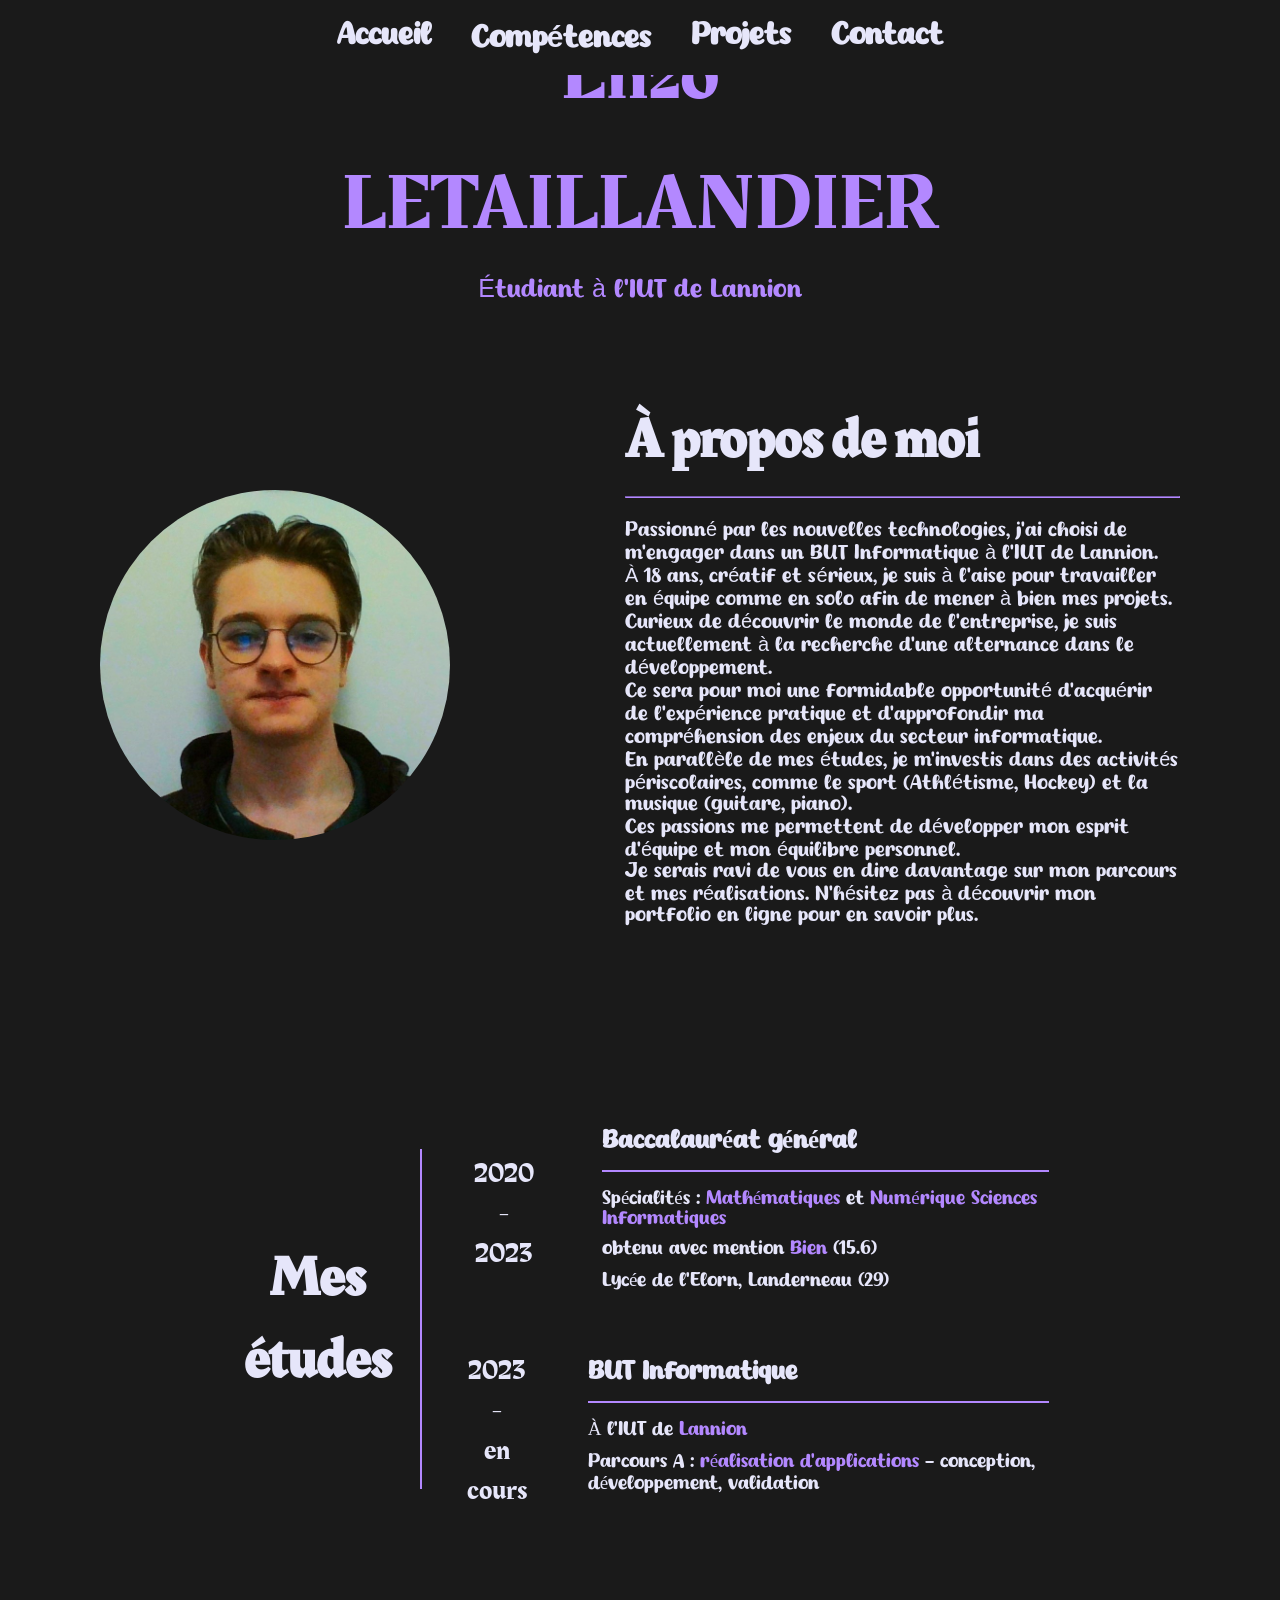
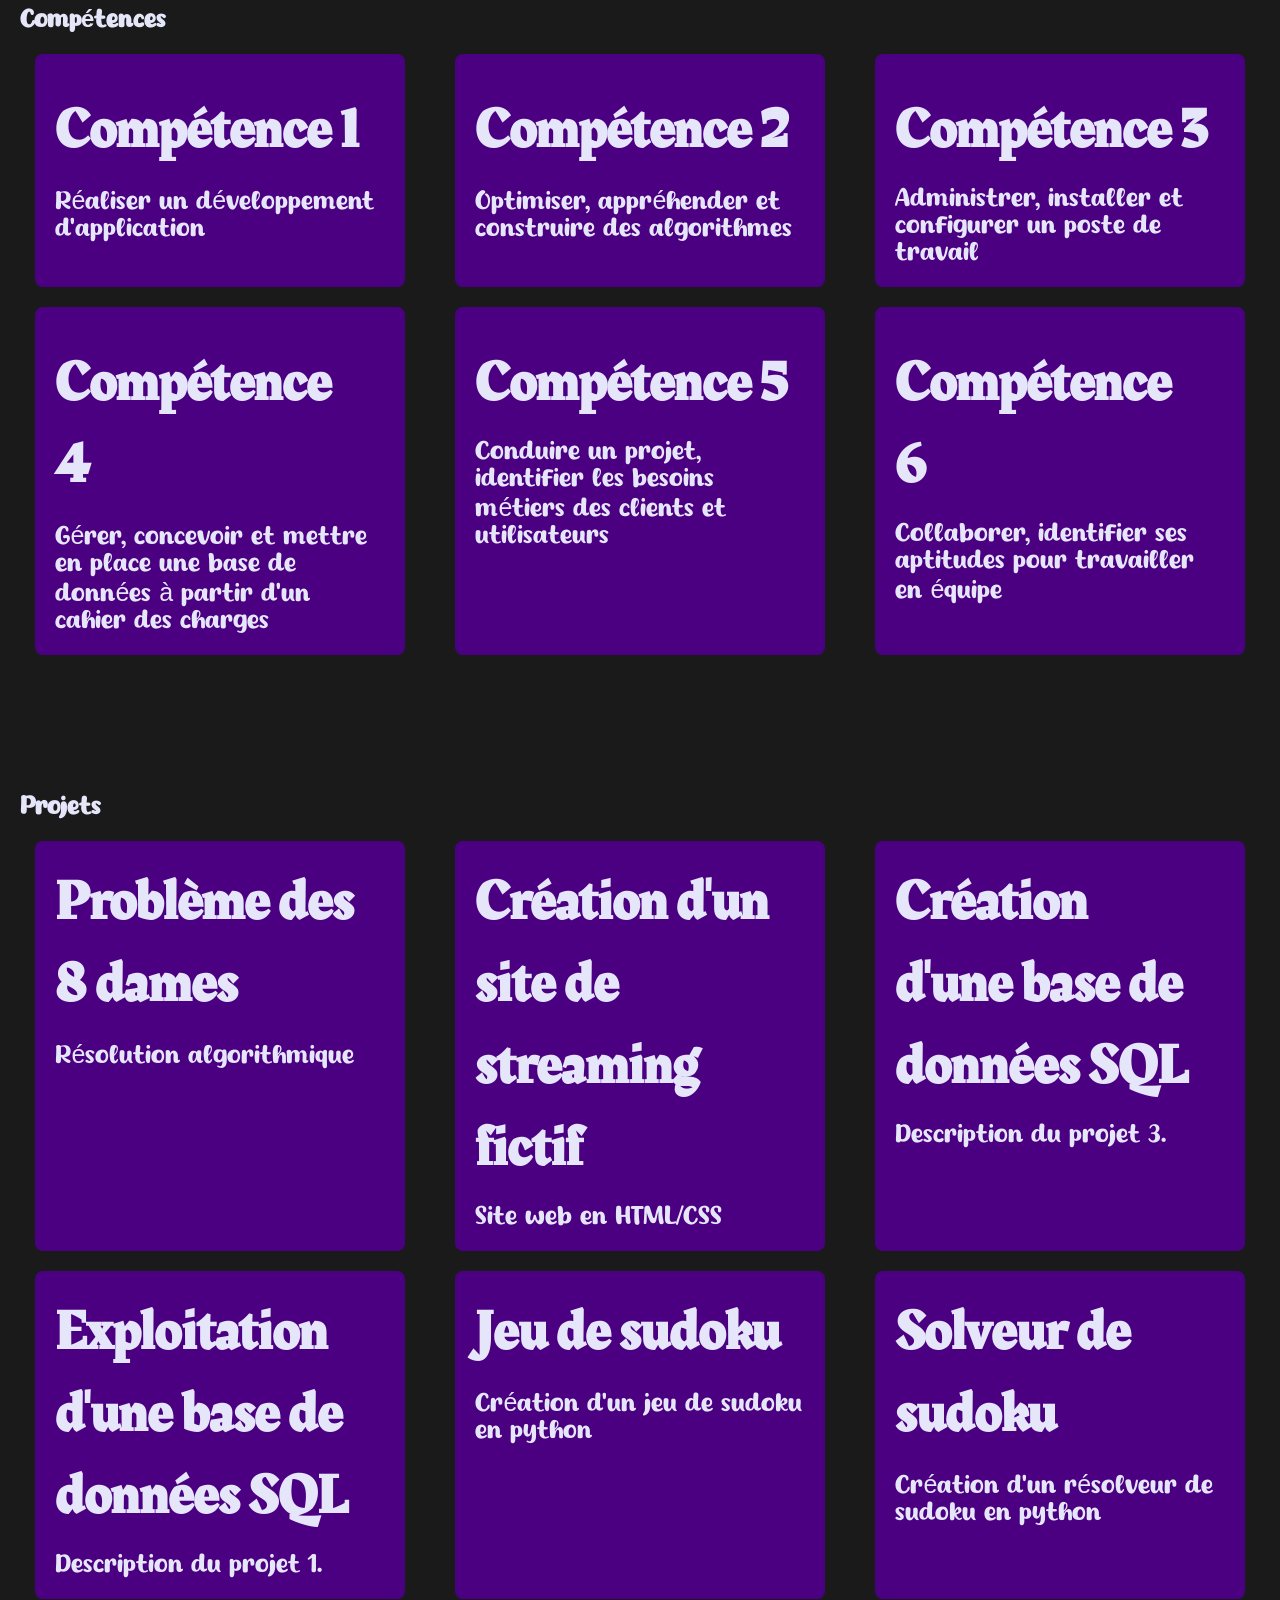
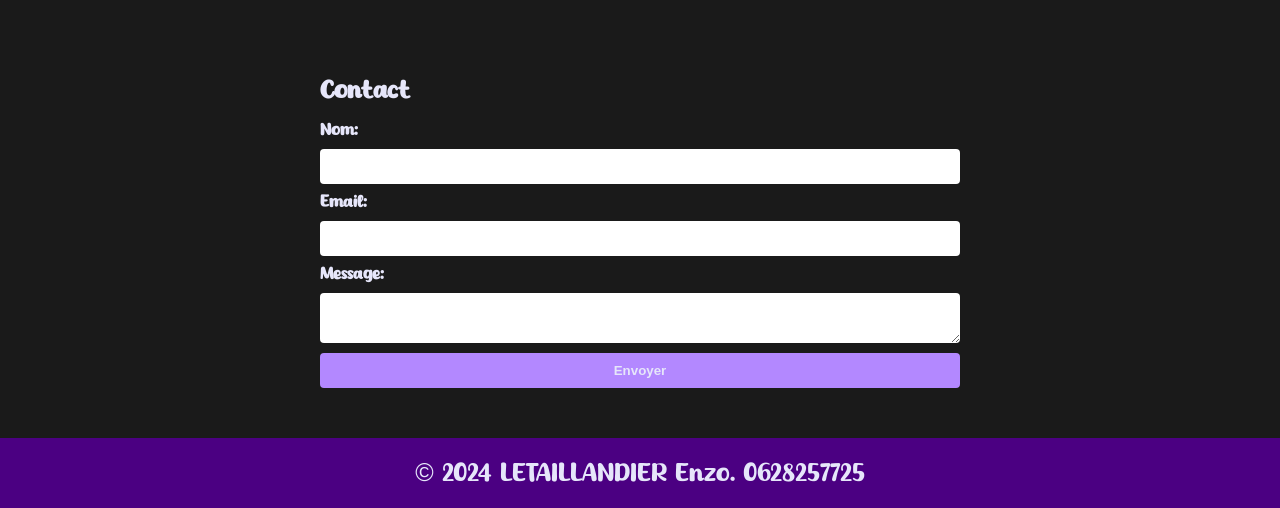
==== index.html @ f7f5af8a "Update index.html" ====
<!DOCTYPE html>
<html lang="fr">

<head>
  <meta charset="UTF-8">
  <meta name="viewport" content="width=device-width, initial-scale=1.0">
  <title>Portfolio</title>
  <link rel="stylesheet" href="style.css">
</head>

<body>
  <!-- En-tête -->
  <header>
    <nav>
      <ul>
        <li><a href="#home">Accueil</a></li>
        <li><a href="#skills">Compétences</a></li>
        <li><a href="#projects">Projets</a></li>
        <li><a href="#contact">Contact</a></li>
      </ul>
    </nav>
  </header>

  <!-- Section Héros -->
  <section id="home">
    <div id="hero_banner">
      <div id="hero_firstname">
        Enzo
      </div>
      <div id="hero_lastname">
        LETAILLANDIER
      </div>
      <div class="hero-content">
        Étudiant à l'IUT de Lannion
      </div>
      <div id="pres">
        <div id="hero_photo">
          <img src="photo.png" alt="Photo de profil">
        </div>
        <div id="txt">

          <h3>À propos de moi</h3>
          <hr>
          <p id="txtPresentation">
            Passionné par les nouvelles technologies, j'ai choisi de m'engager dans un BUT Informatique à l'IUT de
            Lannion. <br>
            À 18 ans, créatif et sérieux, je suis à l'aise pour travailler en équipe comme en solo afin de mener à bien
            mes projets. <br>
            Curieux de découvrir le monde de l'entreprise, je suis actuellement à la recherche d'une alternance dans le
            développement. <br>
            Ce sera pour moi une formidable opportunité d'acquérir de l'expérience pratique et d'approfondir ma
            compréhension des enjeux du secteur informatique.<br>
            En parallèle de mes études, je m'investis dans des activités périscolaires, comme le sport (Athlétisme,
            Hockey) et la musique (guitare, piano). <br>
            Ces passions me permettent de développer mon esprit d'équipe et mon équilibre personnel. <br>
            Je serais ravi de vous en dire davantage sur mon parcours et mes réalisations. N'hésitez pas à découvrir mon
            portfolio en ligne pour en savoir plus.

          </p>
        </div>
      </div>
    </div>
    <article id="etudes" class="article">

      <h3>Mes études</h3>
      <div id="test"></div>
      <ul>
        <li>
          <p>2020 <br> - <br> 2023</p>
          <div class="diplome">
            <h4>Baccalauréat général</h4>
            <hr>
            <h5>Spécialités : <span class="highlight">Mathématiques</span> et <span class="highlight">Numérique Sciences
                Informatiques</span></h5>
            <h5>obtenu avec mention <span class="highlight">Bien</span> (15.6)</h5>
            <h5>Lycée de l'Elorn, Landerneau (29)</h5>
          </div>
        </li>
        <li>
          <p>2023 <br> - <br> en cours</p>
          <div class="diplome">
            <h4> <a href="programme BUT info.pdf" target="_blank">BUT Informatique</a></h4>
            <hr>
            <h5>À l'<a href="https://iut-lannion.univ-rennes.fr/" target="_blank">IUT de <span
                  class="highlight">Lannion</span></a></h5>
            <h5>Parcours A : <span class="highlight">réalisation d'applications</span> - conception, développement,
              validation</h5>
          </div>
        </li>
      </ul>
    </article>
  </section>

  <!-- Section Compétences -->
  <section id="skills">
    <h2>Compétences</h2>
    <div class="skills-content">
      <a href="competence/competence1.html" target="_blank" class="skill">
        <div>
          <h3>Compétence 1</h3>
          <p>Réaliser un développement d'application</p>
        </div>
      </a>
      <a href="competence/competence2.html" target="_blank" class="skill">
        <div>
          <h3>Compétence 2</h3>
          <p>Optimiser, appréhender et construire des algorithmes</p>
        </div>
      </a>
      <a href="competence/competence3.html" target="_blank" class="skill">
        <div>
          <h3>Compétence 3</h3>
          <p>Administrer, installer et configurer un poste de travail</p>
        </div>
      </a>
    </div>
    <div class="skills-content">
      <a href="competence/competence4.html" target="_blank" class="skill">
        <div>
          <h3>Compétence 4</h3>
          <p>Gérer, concevoir et mettre en place une base de données à partir d'un cahier des charges</p>
        </div>
      </a>
      <a href="competence/competence5.html" target="_blank" class="skill">
        <div>
          <h3>Compétence 5</h3>
          <p>Conduire un projet, identifier les besoins métiers des clients et utilisateurs</p>
        </div>
      </a>
      <a href="competence/competence6.html" target="_blank" class="skill">
        <div>
          <h3>Compétence 6</h3>
          <p>Collaborer, identifier ses aptitudes pour travailler en équipe</p>
        </div>
      </a>
    </div>
  </section>

  <!-- Section Projets -->
  <section id="projects">
    <h2>Projets</h2>
    <div class="projects-content">
      <a href="projet/projet1.html" target="_blank" class="project">
        <div>
          <h3>Problème des 8 dames</h3>
          <p>Résolution algorithmique</p>
        </div>
      </a>

      <a href="projet/projet2.html" target="_blank" class="project">
        <div>
          <h3>Création d'un site de streaming fictif</h3>
          <p>Site web en HTML/CSS</p>
        </div>
      </a>

      <a href="projet/projet3.html" target="_blank" class="project">
        <div>
          <h3>Création d'une base de données SQL</h3>
          <p>Description du projet 3.</p>
        </div>
      </a>

    </div>
    <div class="projects-content">
      <a href="projet/projet4.html" target="_blank" class="project">
        <div>
          <h3>Exploitation d'une base de données SQL</h3>
          <p>Description du projet 1.</p>
        </div>
      </a>

      <a href="projet/projet5.html" target="_blank" class="project">
        <div>
          <h3>Jeu de sudoku</h3>
          <p>Création d'un jeu de sudoku en python</p>
        </div>
      </a>

      <a href="projet/projet6.html" target="_blank" class="project">
        <div>
          <h3>Solveur de sudoku</h3>
          <p>Création d'un résolveur de sudoku en python</p>
        </div>
      </a>

    </div>
  </section>

  <!-- Section Contact -->
  <section id="contact">
    <h2>Contact</h2>
    <br>
    <form action="contact.php" method="post">
      <label for="name">Nom:</label>
      <input type="text" id="name" name="name" required>

      <label for="email">Email:</label>
      <input type="email" id="email" name="email" required>

      <label for="message">Message:</label>
      <textarea id="message" name="message" required></textarea>

      <button type="submit">Envoyer</button>
    </form>
  </section>

  <!-- Pied de page -->
  <footer>
    <p>&copy; 2024 LETAILLANDIER Enzo. 0628257725</p>
  </footer>

  <script src="script.js"></script>
</body>

</html>
---- style.css ----
/* Reset de base */
* {
  margin: 0;
  padding: 0;
  box-sizing: border-box;
}

/* Font faces */
@font-face {
  font-family: "Rakkas";
  src: url("fonts/Rakkas-Regular.ttf") format("truetype");
  font-style: normal;
  font-weight: 400;
  font-display: swap;
}

@font-face {
  font-family: "Gnomon";
  src: url("fonts/Coffee\ Fills.ttf") format("truetype");
  font-style: normal;
  font-weight: 400;
  font-display: swap;
}

/* Dark mode */
:root {
  --color-background: #1a1a1a; /* Couleur de fond sombre */
  --color-font: #E6E6FA; /* Couleur du texte principal */
  --color-font-secondary: #4B0082; /* Couleur du texte secondaire */
  --color-extra: #b388ff; /* Couleur accentuée (violet) */
  --rouge1 : #D62828;
  --bleu1: #003049;
  --black : #250001;
  --white1 : #E6E6FA;
}

body {
  background-color: var(--color-background);
  color: var(--color-font);
  font-family: 'Gnomon', sans-serif;
  text-rendering: optimizeLegibility;
  -webkit-font-smoothing: antialiased;
  -moz-osx-font-smoothing: grayscale;
 
}

header {
  background-color: var(--color-background); 
  padding: 20px 0;
  position: sticky;
  top: 0;
}

header nav ul {
  list-style-type: none;
  display: flex;
  justify-content: center;
}

header nav ul li {
  margin: 0 20px;
}

header nav ul li a {
  color: var(--color-font);
  text-decoration: none;
  font-weight: bold;
  font-size: 30px;
  transition: all 0.3s ease;
}

header nav ul li a:hover {
  text-decoration: underline;
}

section {
  background-color: var(--color-background);
  color: var(--color-font);
  padding: 60px 20px;
}

#home {
  height: 80vh;
  display: flex;
  flex-direction: column;
  justify-content: center;
  align-items: center;
  margin-top: 400px ;
  margin-bottom: 350px ;
}

#hero_banner {
  text-align: center;
}

#hero_firstname,
#hero_lastname {
  font-family: 'Rakkas', cursive;
  font-size: 5rem;
  color: var(--color-extra);
  animation: fadeIn 0.5s ease;
  margin-top: 30px;
}

#hero_lastname {
  margin: 10px 0;
}

#pres{
  display: flex;
  align-items: center;
  justify-content: space-around;
  color: var(--color-extra);
  animation: fadeIn 1.5s ease 0.5s forwards;
  animation: fadeIn 1.5s;
  margin: 5em;
  margin-bottom: 25px;
}

#txt{
  text-align: left;
  flex-grow: 1;
  flex-shrink: 1;
  font-size: 35px;
  margin-left: 5em;
}

.hero-content {
  color: var(--color-extra);
  animation: fadeIn 1s ease 0.5s forwards;
  animation: fadeIn 1s;
  font-size: 25px;
}

.separator {
  width: 50px;
  height: 2px;
  background-color: var(--color-extra);
  margin: 20px auto;
  opacity: 0;
  animation: fadeIn 1s ease 1s forwards;
}

#hero_text-extra {
  opacity: 0;
  animation: fadeIn 1s ease 1.5s forwards;
}

.skills-content,
.projects-content {
  display: flex;
  gap: 20px;
  margin: 20px auto;
  justify-content: space-around;
}

.skill,
.project {
  background-color: var(--color-font-secondary);
  padding: 20px;
  border-radius: 8px;
  flex: 1 1 calc(33% - 40px);
  box-sizing: border-box;
  flex-grow: 0;
}

.project h3 {
  margin-top: 0;
}

form {
  display: flex;
  flex-direction: column;
  gap: 10px;
}

form label {
  font-weight: bold;
}

#contact{
  display: flex;
  flex-direction: column;
  padding: 0 25% 50px 25%;
}

form input,
form textarea {
  padding: 10px;
  border: none;
  border-radius: 4px;
}

form button {
  padding: 10px;
  border: none;
  border-radius: 4px;
  background-color: var(--color-extra);
  color: var(--color-font);
  font-weight: bold;
  cursor: pointer;
}

form button:hover {
  background-color: white;
}

footer {
  text-align: center;
  padding: 20px;
  background-color: var(--color-font-secondary);
}

/* Animation pour le titre principal */
@keyframes fadeIn {
  from {
    opacity: 0;
    transform: translateY(20px);
  }
  to {
    opacity: 1;
    transform: translateY(0);
  }
}

/* Ajout pour la photo */
#hero_photo {
  margin-top: 20px;
  width: 350px; /* Ajustez la largeur selon votre préférence */
  height: 350px; /* Ajustez la hauteur selon votre préférence */
  border-radius: 50%; /* Pour un effet de bord arrondi */
  overflow: hidden; /* Pour cadrer l'image dans le cercle */
  flex-grow: 0;
  flex-shrink: 0;
}

#hero_photo img {
  width: 100%;
  height: 100%;
  object-fit: cover; /* Ajuste la taille de l'image tout en conservant le ratio */
}

/* Test*/




.highlight{
  color: var(--color-extra);
  font-weight: bold;
}

p, h1, h2, h3, h4, h5, a{
  color: var(--white1);
}

a{
  text-decoration: none;
}


hr{
  border-color: var(--color-extra);
}




/*-------------------------------------------------------------------------*/
/*-------------------------------- article --------------------------------*/
/*------------------------------ me connaître -----------------------------*/

article{
  display: flex;
  margin: 100px 15%;
  padding: 25px;
  align-items: center;

  border-radius: 60px;
}

h3{
  font-family: 'Rakkas';
  color: var(--white1);
  font-size: 55px;
  margin: 15px;
  margin-left: 0px;
}

article p{
  font-family: 'Rakkas';
  font-weight: 500;
  font-size: 27px;

  margin-top: 20px;
}

/*------------------------------- etudes -------------------------------*/

article li>p{
  text-align: center;
  width: 120px;
  margin: 0;
}

article li{
  display: flex;
  align-items: center;
  margin: 50px 0px;

}

article li div{
  font-family: 'Gnomon';
  margin-left: 50px;
}

article li hr{
  margin: 15px 0px;
  border: 1px solid var(--color-extra);
}

article li h4{
  font-size: 25px;
  width: fit-content;
}

article li .highlight{
  font-weight: 450;
}

article li h5{
  font-size: 19px;
  font-weight: 400;
  margin-bottom: 10px;
}  

#etudes ul{
  margin-left: 35px;
}

#etudes{
  align-items: center;
  top: 30px;
}

#etudes h3{
  text-align: center;
}

#test{
  height: 340px;
  border-right: 2px solid var(--color-extra);
}

#txtPresentation{
  font-size: 20px;
  margin-top: 20px;
}

p{
  font-size: 25px;
}
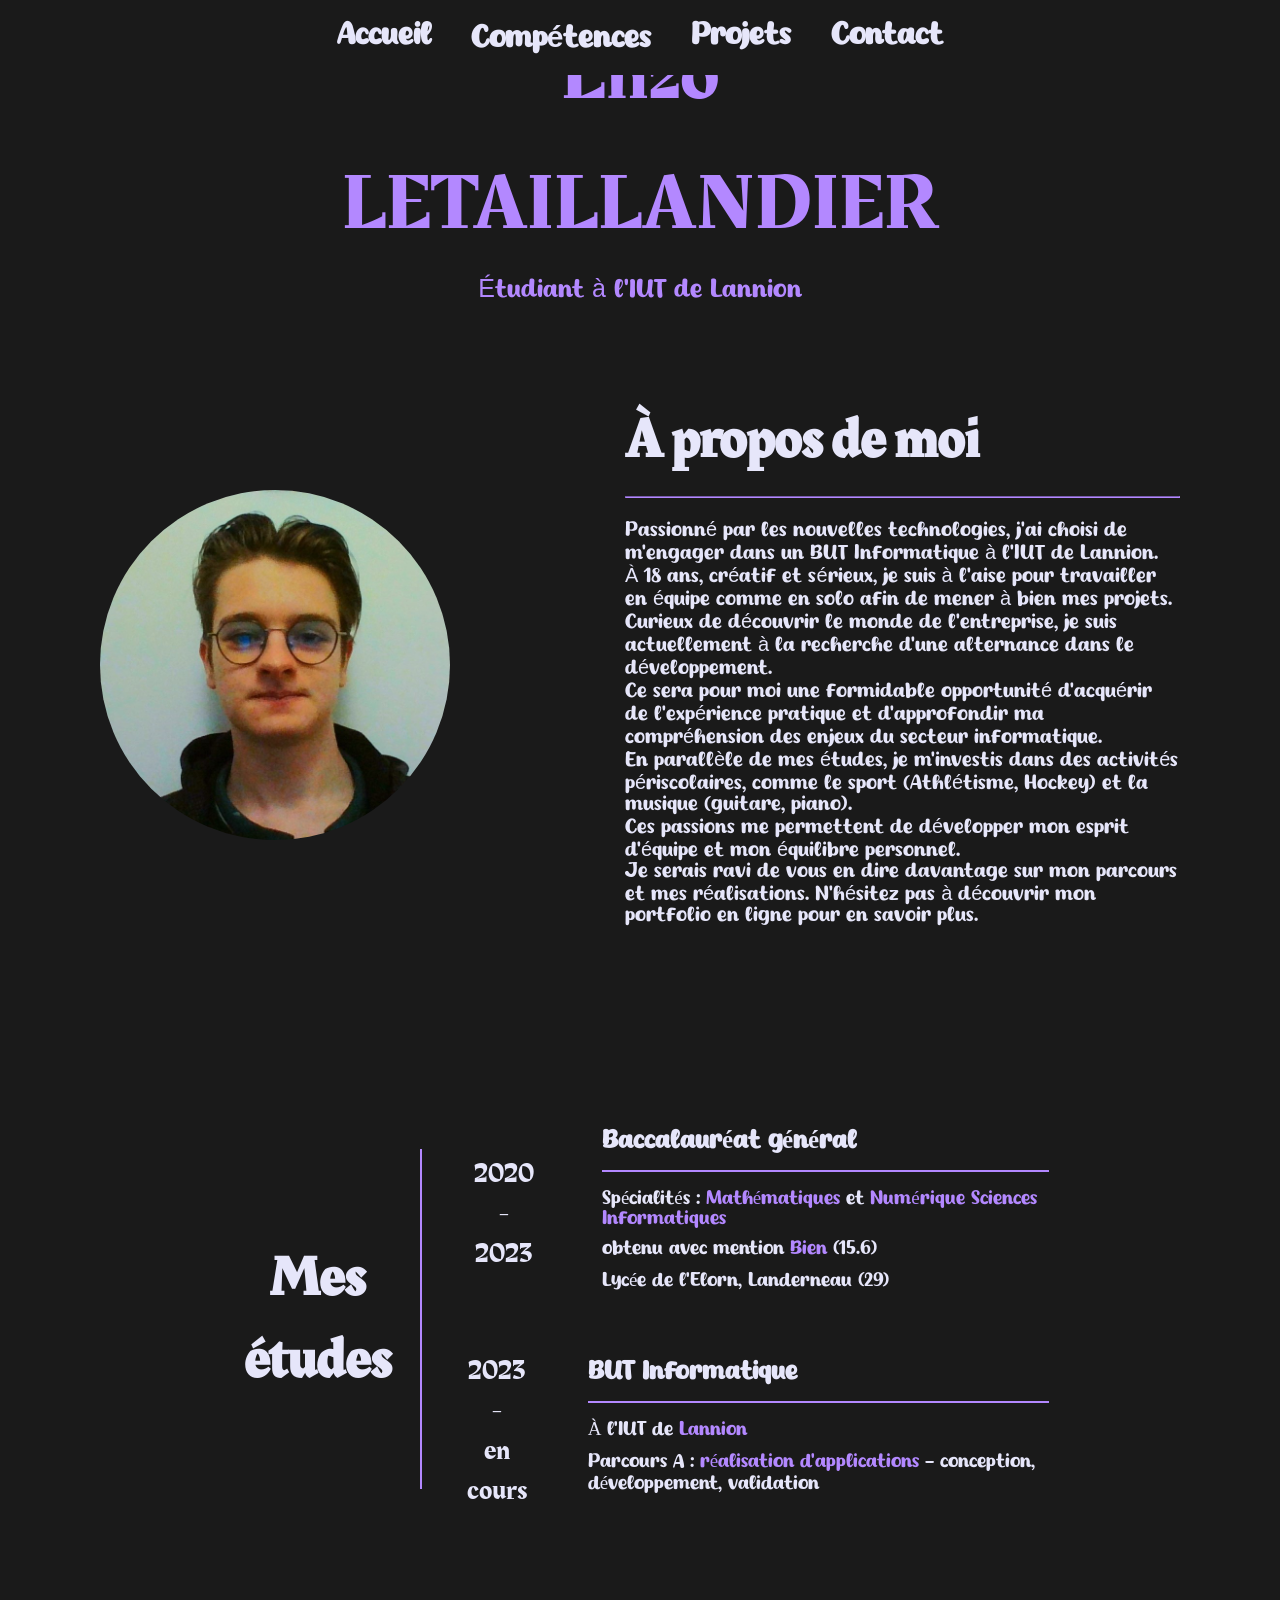
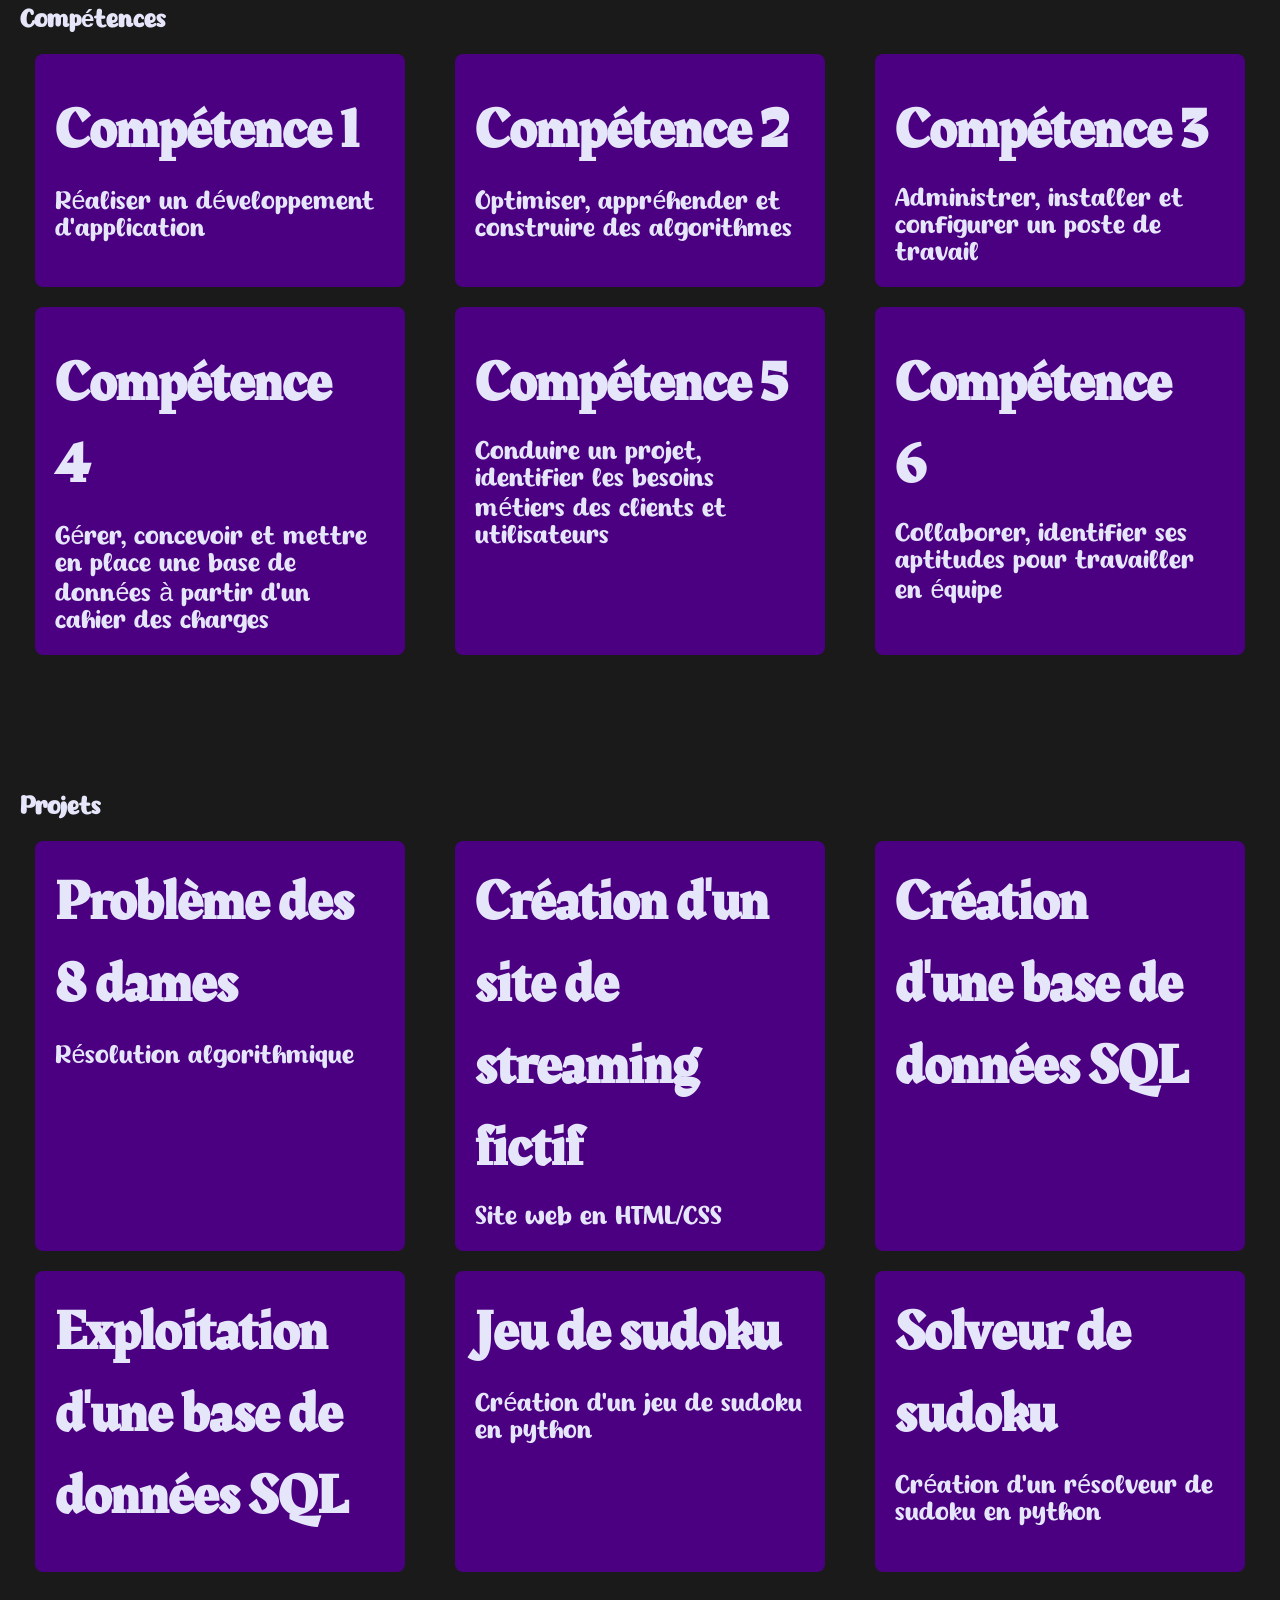
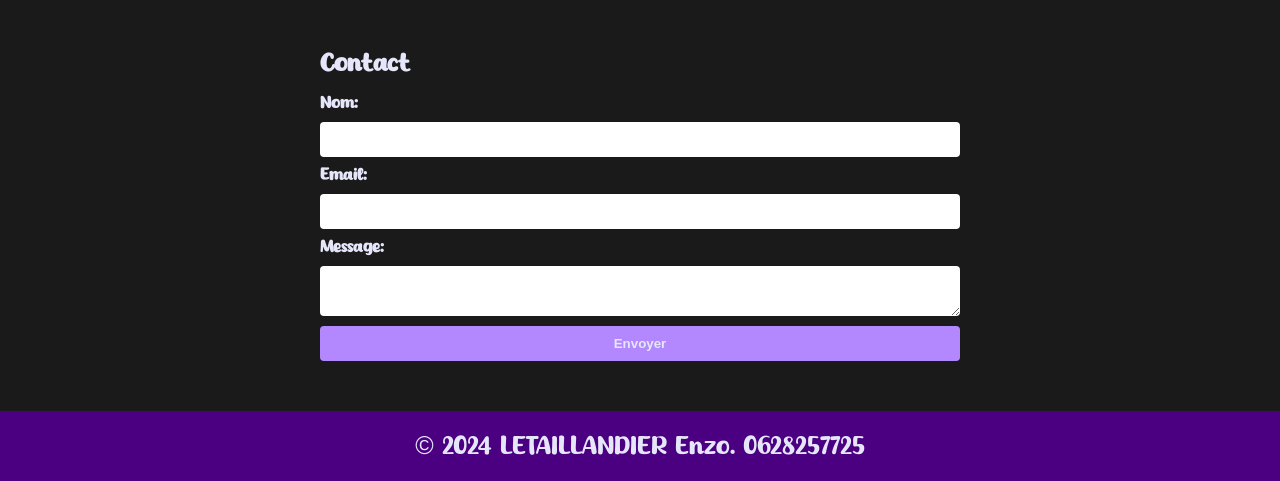
==== commit 64657b07: "Update index.html" ====
--- a/index.html
+++ b/index.html
@@ -157,7 +157,6 @@
       <a href="projet/projet3.html" target="_blank" class="project">
         <div>
           <h3>Création d'une base de données SQL</h3>
-          <p>Description du projet 3.</p>
         </div>
       </a>
 
@@ -166,7 +165,6 @@
       <a href="projet/projet4.html" target="_blank" class="project">
         <div>
           <h3>Exploitation d'une base de données SQL</h3>
-          <p>Description du projet 1.</p>
         </div>
       </a>
 
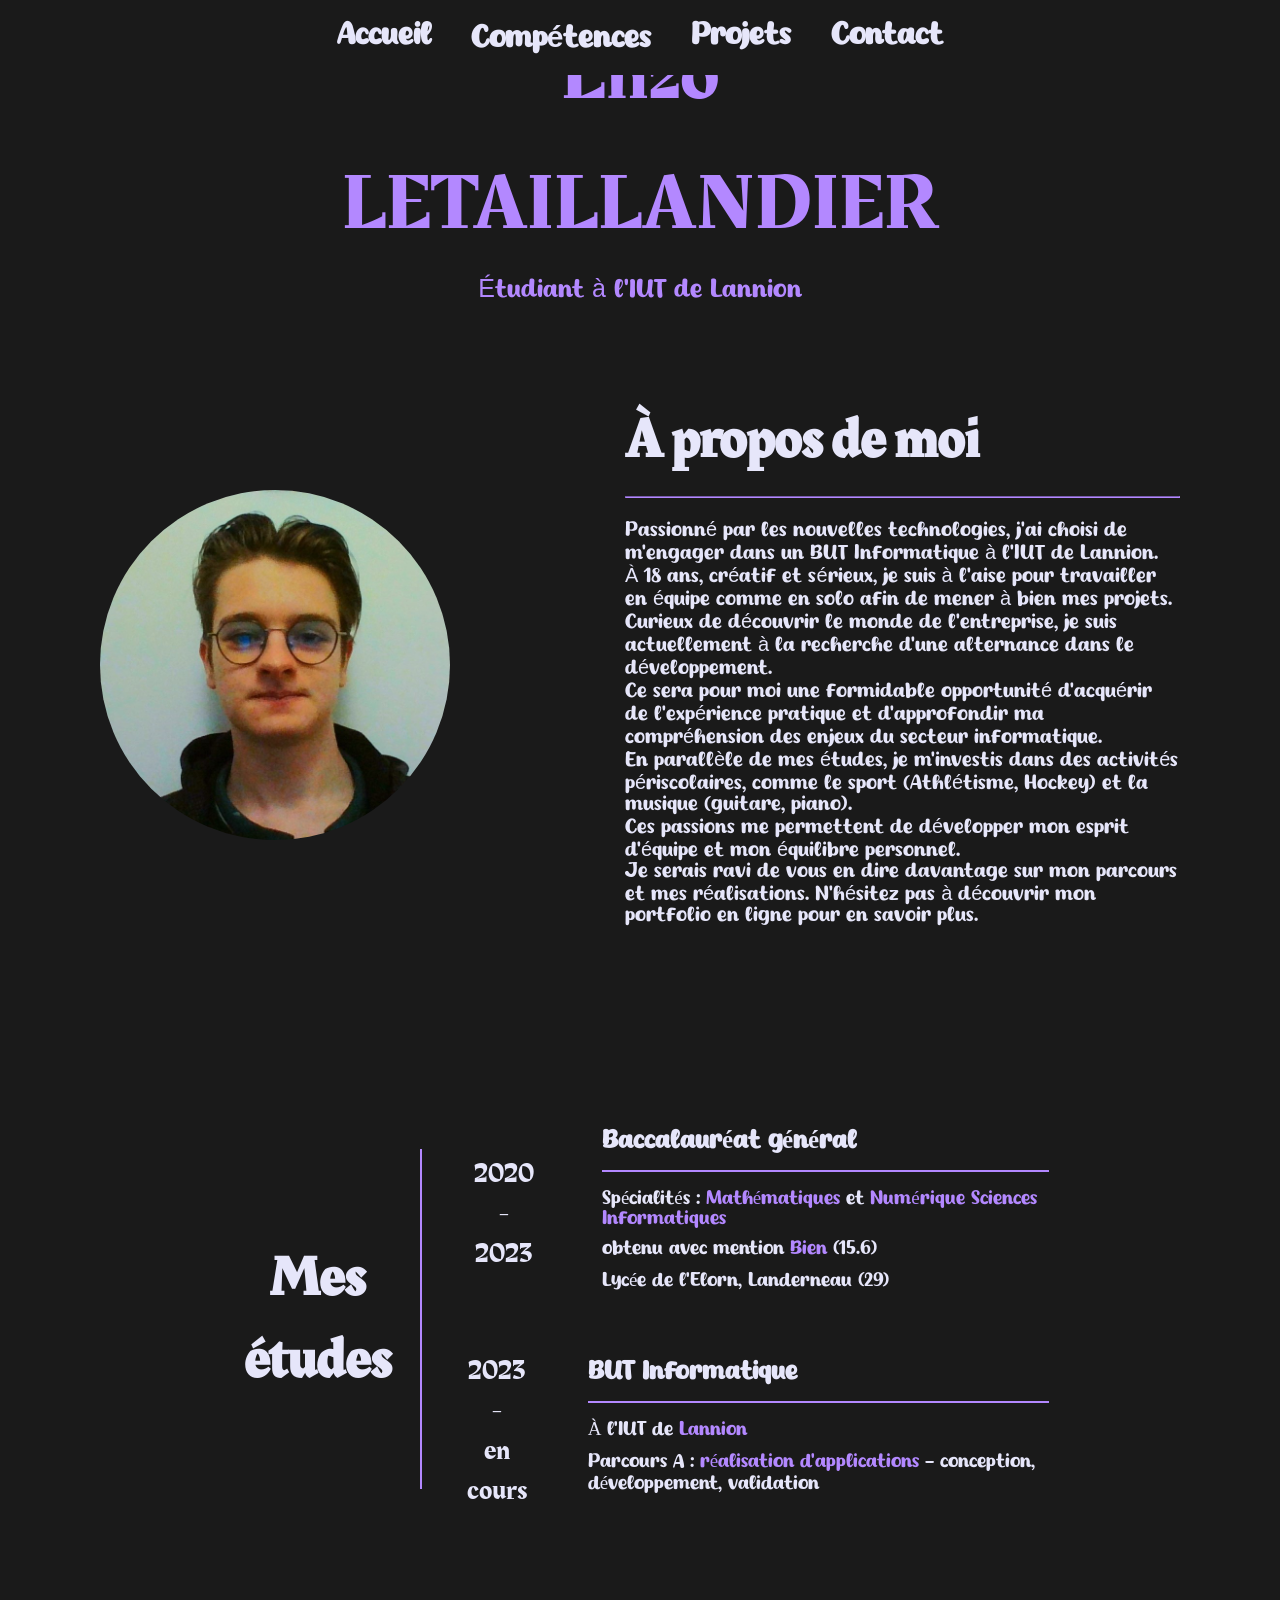
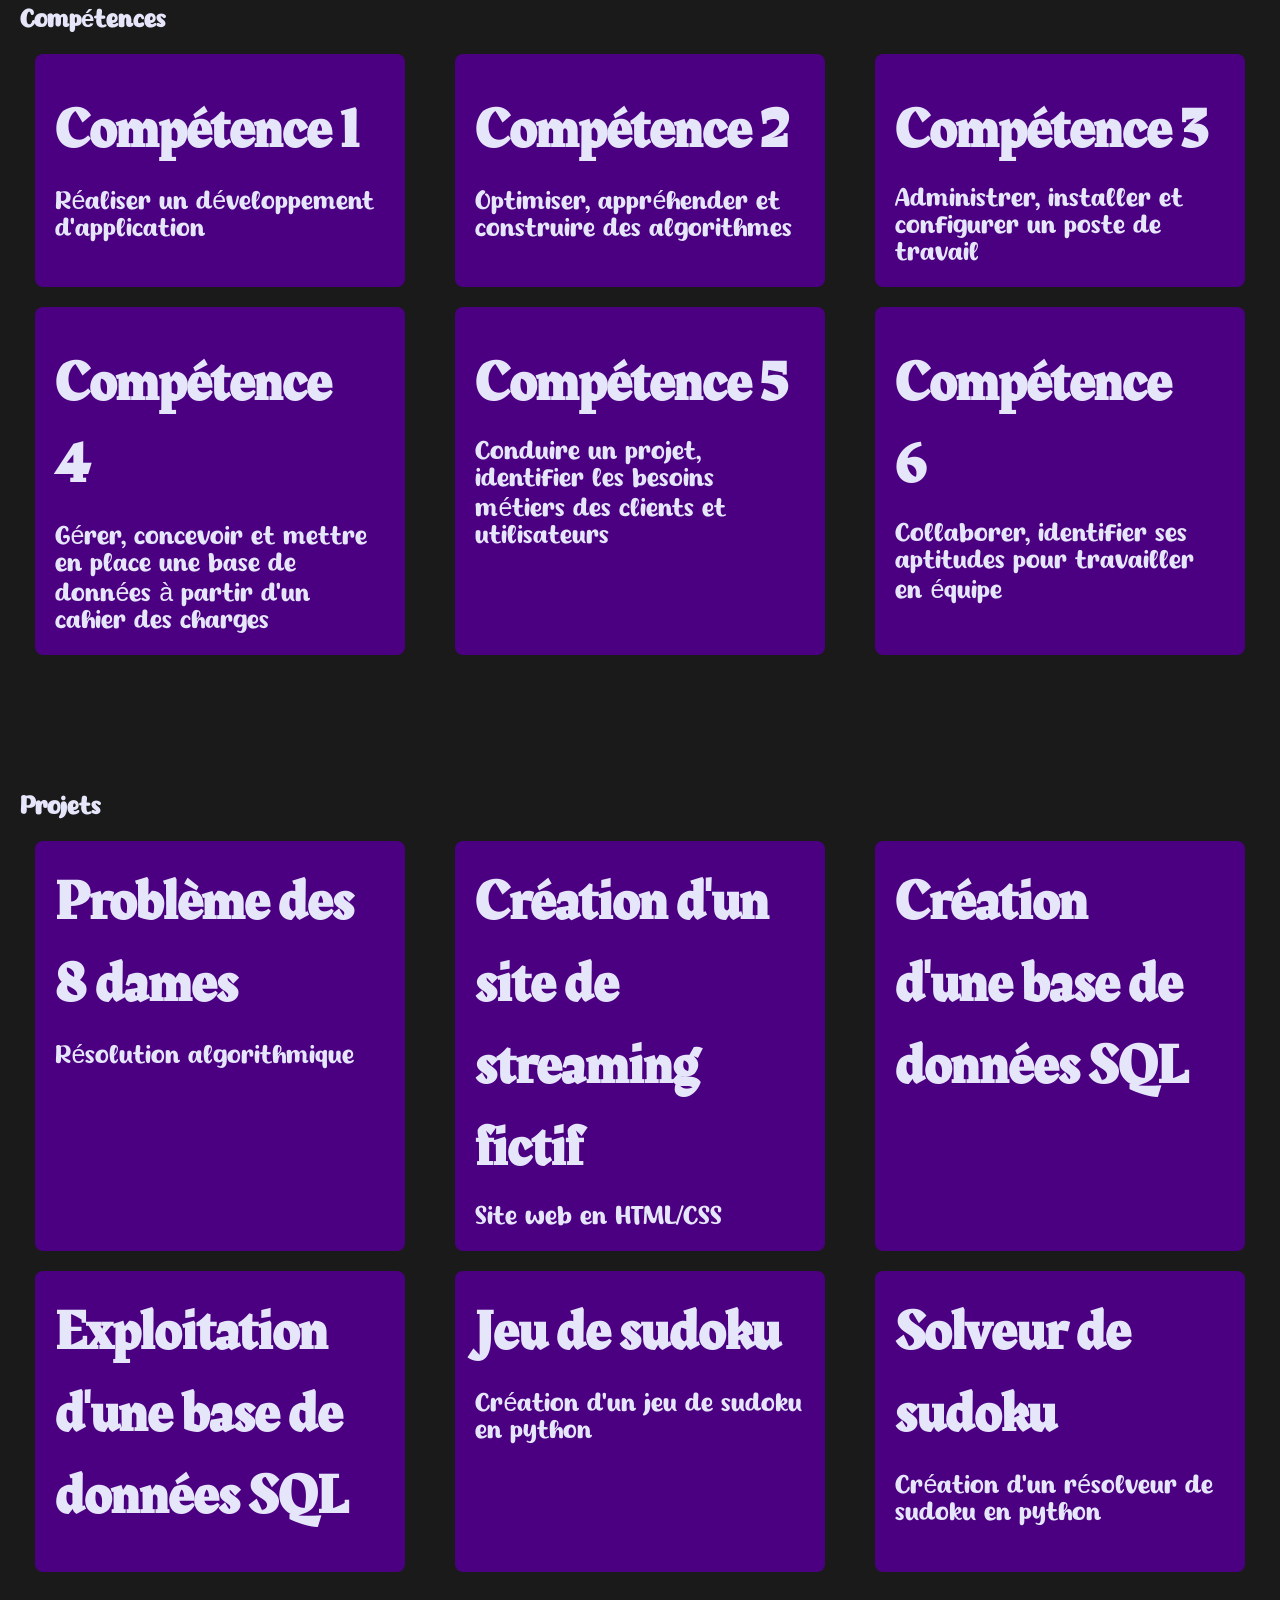
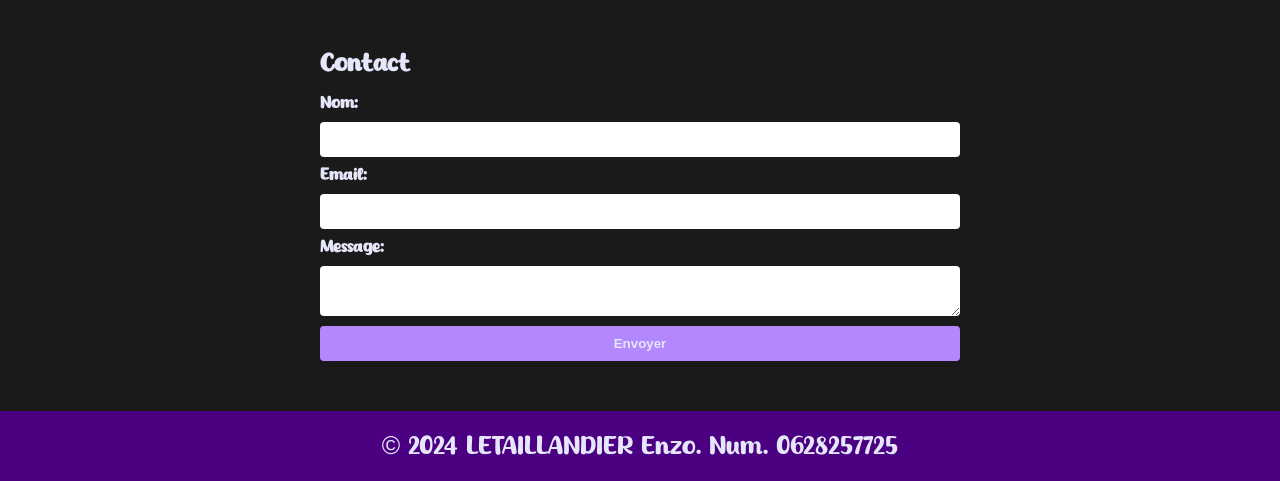
==== commit 050c6d63: "Update index.html" ====
--- a/index.html
+++ b/index.html
@@ -205,7 +205,7 @@
 
   <!-- Pied de page -->
   <footer>
-    <p>&copy; 2024 LETAILLANDIER Enzo. 0628257725</p>
+    <p>&copy; 2024 LETAILLANDIER Enzo. Num. 0628257725</p>
   </footer>
 
   <script src="script.js"></script>
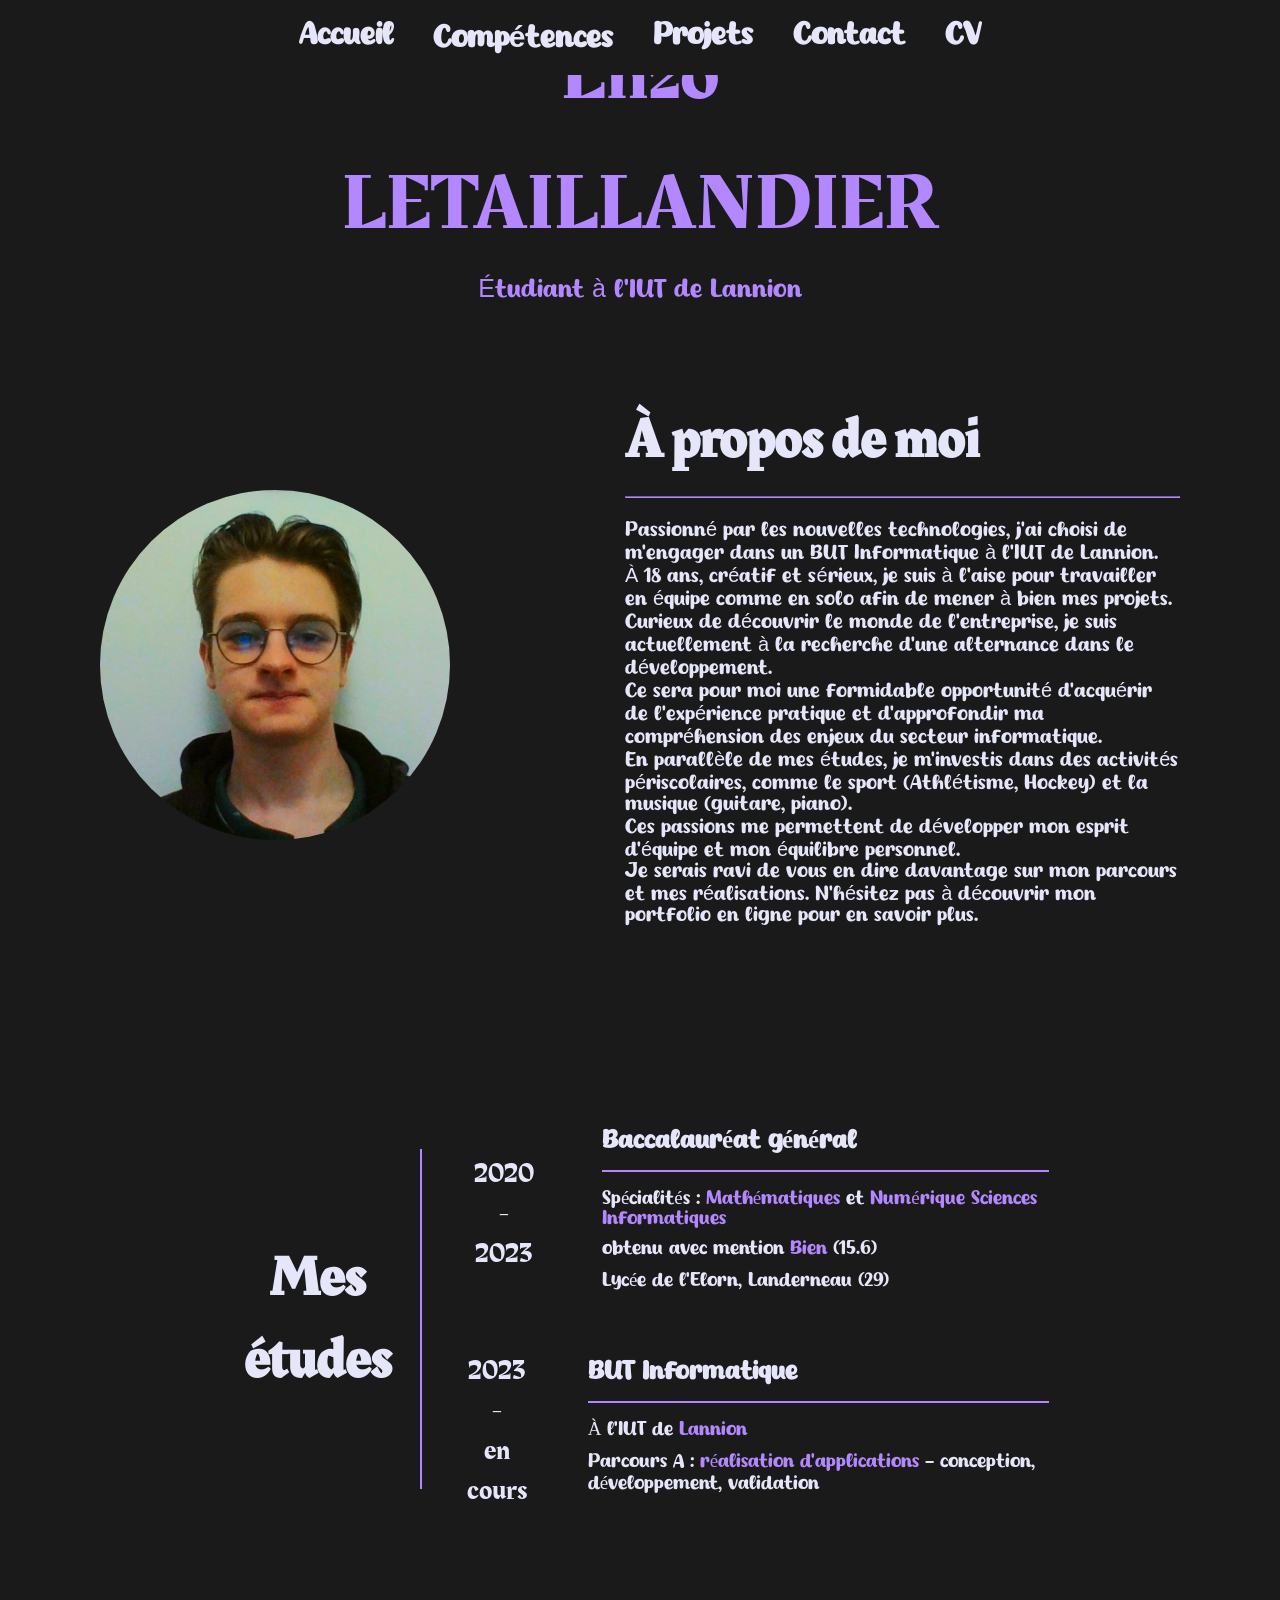
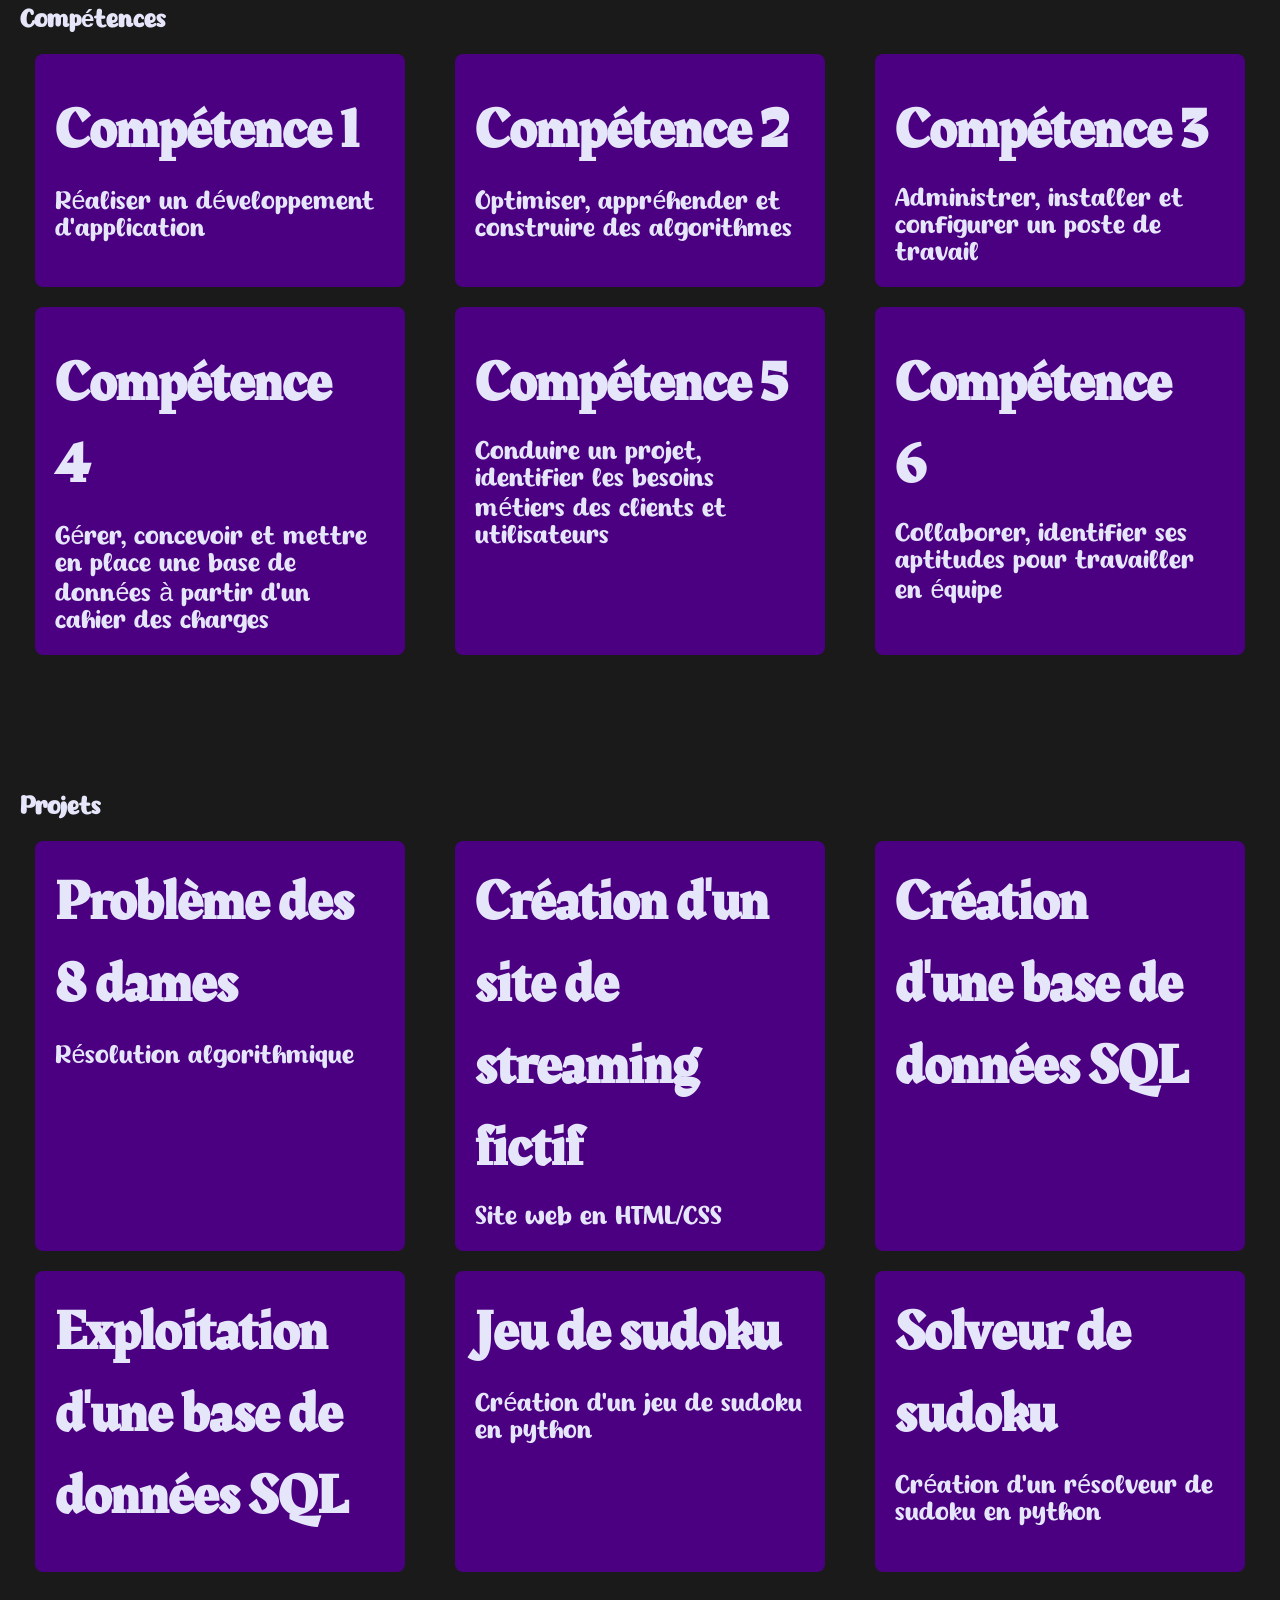
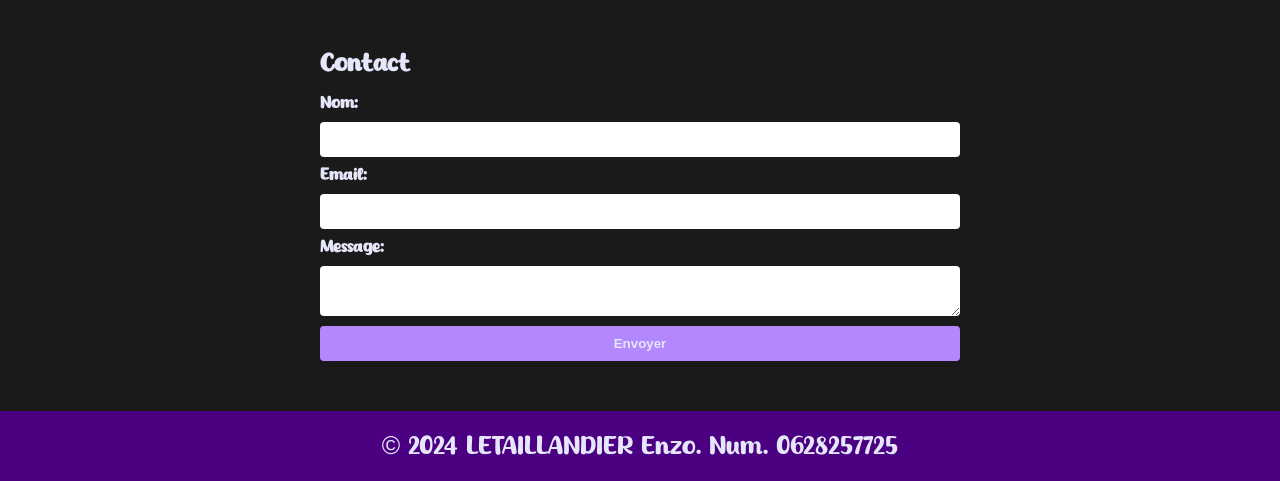
==== commit 39084f14: "Update index.html" ====
--- a/index.html
+++ b/index.html
@@ -17,6 +17,7 @@
         <li><a href="#skills">Compétences</a></li>
         <li><a href="#projects">Projets</a></li>
         <li><a href="#contact">Contact</a></li>
+        <li><a href="#contact">CV</a></li>
       </ul>
     </nav>
   </header>
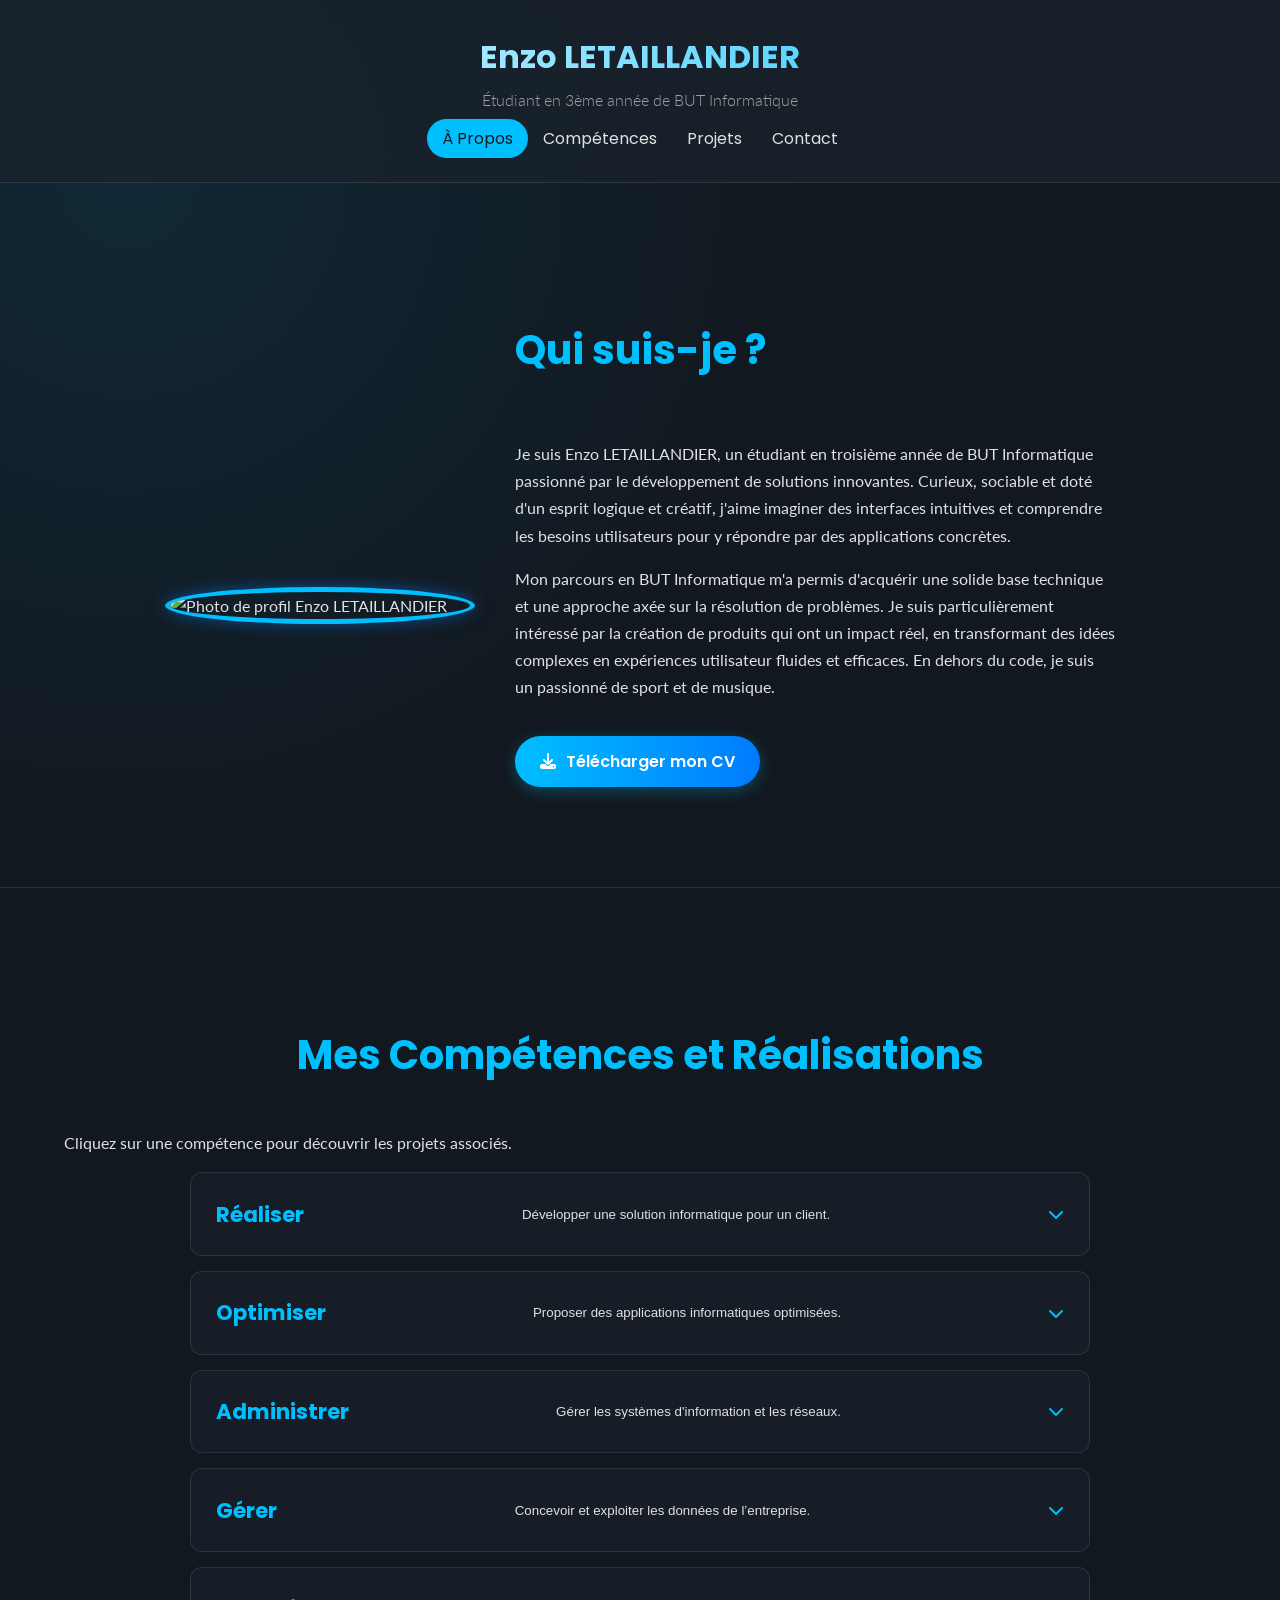
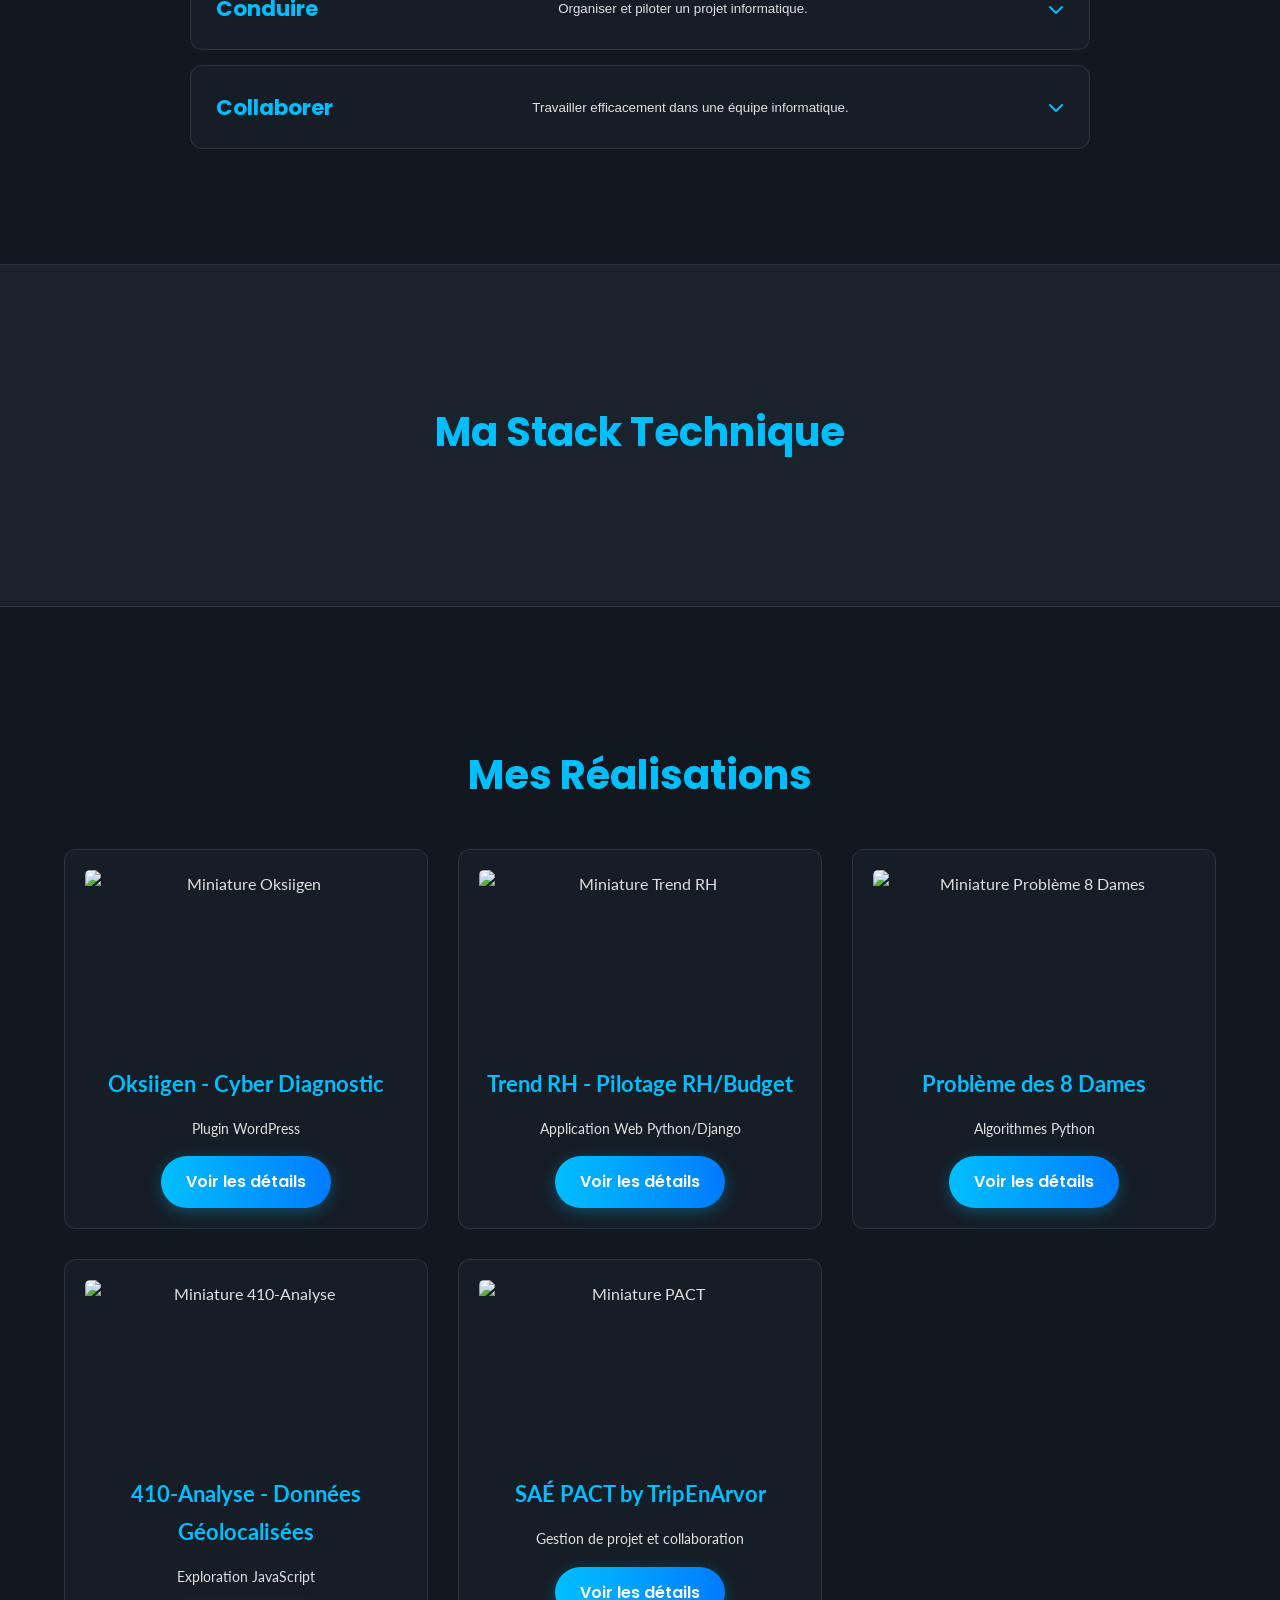
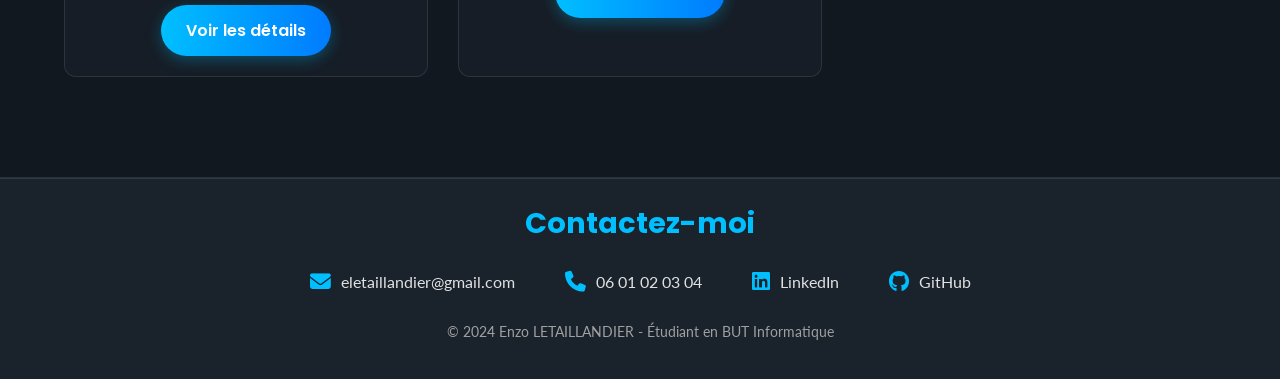
==== commit 320ba025: "Vertion 1" ====
--- a/index.html
+++ b/index.html
@@ -1,215 +1,365 @@
-<!DOCTYPE html>
-<html lang="fr">
-
-<head>
-  <meta charset="UTF-8">
-  <meta name="viewport" content="width=device-width, initial-scale=1.0">
-  <title>Portfolio</title>
-  <link rel="stylesheet" href="style.css">
-</head>
-
-<body>
-  <!-- En-tête -->
-  <header>
-    <nav>
-      <ul>
-        <li><a href="#home">Accueil</a></li>
-        <li><a href="#skills">Compétences</a></li>
-        <li><a href="#projects">Projets</a></li>
-        <li><a href="#contact">Contact</a></li>
-        <li><a href="#contact">CV</a></li>
-      </ul>
-    </nav>
-  </header>
-
-  <!-- Section Héros -->
-  <section id="home">
-    <div id="hero_banner">
-      <div id="hero_firstname">
-        Enzo
-      </div>
-      <div id="hero_lastname">
-        LETAILLANDIER
-      </div>
-      <div class="hero-content">
-        Étudiant à l'IUT de Lannion
-      </div>
-      <div id="pres">
-        <div id="hero_photo">
-          <img src="photo.png" alt="Photo de profil">
-        </div>
-        <div id="txt">
-
-          <h3>À propos de moi</h3>
-          <hr>
-          <p id="txtPresentation">
-            Passionné par les nouvelles technologies, j'ai choisi de m'engager dans un BUT Informatique à l'IUT de
-            Lannion. <br>
-            À 18 ans, créatif et sérieux, je suis à l'aise pour travailler en équipe comme en solo afin de mener à bien
-            mes projets. <br>
-            Curieux de découvrir le monde de l'entreprise, je suis actuellement à la recherche d'une alternance dans le
-            développement. <br>
-            Ce sera pour moi une formidable opportunité d'acquérir de l'expérience pratique et d'approfondir ma
-            compréhension des enjeux du secteur informatique.<br>
-            En parallèle de mes études, je m'investis dans des activités périscolaires, comme le sport (Athlétisme,
-            Hockey) et la musique (guitare, piano). <br>
-            Ces passions me permettent de développer mon esprit d'équipe et mon équilibre personnel. <br>
-            Je serais ravi de vous en dire davantage sur mon parcours et mes réalisations. N'hésitez pas à découvrir mon
-            portfolio en ligne pour en savoir plus.
-
-          </p>
-        </div>
-      </div>
-    </div>
-    <article id="etudes" class="article">
-
-      <h3>Mes études</h3>
-      <div id="test"></div>
-      <ul>
-        <li>
-          <p>2020 <br> - <br> 2023</p>
-          <div class="diplome">
-            <h4>Baccalauréat général</h4>
-            <hr>
-            <h5>Spécialités : <span class="highlight">Mathématiques</span> et <span class="highlight">Numérique Sciences
-                Informatiques</span></h5>
-            <h5>obtenu avec mention <span class="highlight">Bien</span> (15.6)</h5>
-            <h5>Lycée de l'Elorn, Landerneau (29)</h5>
-          </div>
-        </li>
-        <li>
-          <p>2023 <br> - <br> en cours</p>
-          <div class="diplome">
-            <h4> <a href="programme BUT info.pdf" target="_blank">BUT Informatique</a></h4>
-            <hr>
-            <h5>À l'<a href="https://iut-lannion.univ-rennes.fr/" target="_blank">IUT de <span
-                  class="highlight">Lannion</span></a></h5>
-            <h5>Parcours A : <span class="highlight">réalisation d'applications</span> - conception, développement,
-              validation</h5>
-          </div>
-        </li>
-      </ul>
-    </article>
-  </section>
-
-  <!-- Section Compétences -->
-  <section id="skills">
-    <h2>Compétences</h2>
-    <div class="skills-content">
-      <a href="competence/competence1.html" target="_blank" class="skill">
-        <div>
-          <h3>Compétence 1</h3>
-          <p>Réaliser un développement d'application</p>
-        </div>
-      </a>
-      <a href="competence/competence2.html" target="_blank" class="skill">
-        <div>
-          <h3>Compétence 2</h3>
-          <p>Optimiser, appréhender et construire des algorithmes</p>
-        </div>
-      </a>
-      <a href="competence/competence3.html" target="_blank" class="skill">
-        <div>
-          <h3>Compétence 3</h3>
-          <p>Administrer, installer et configurer un poste de travail</p>
-        </div>
-      </a>
-    </div>
-    <div class="skills-content">
-      <a href="competence/competence4.html" target="_blank" class="skill">
-        <div>
-          <h3>Compétence 4</h3>
-          <p>Gérer, concevoir et mettre en place une base de données à partir d'un cahier des charges</p>
-        </div>
-      </a>
-      <a href="competence/competence5.html" target="_blank" class="skill">
-        <div>
-          <h3>Compétence 5</h3>
-          <p>Conduire un projet, identifier les besoins métiers des clients et utilisateurs</p>
-        </div>
-      </a>
-      <a href="competence/competence6.html" target="_blank" class="skill">
-        <div>
-          <h3>Compétence 6</h3>
-          <p>Collaborer, identifier ses aptitudes pour travailler en équipe</p>
-        </div>
-      </a>
-    </div>
-  </section>
-
-  <!-- Section Projets -->
-  <section id="projects">
-    <h2>Projets</h2>
-    <div class="projects-content">
-      <a href="projet/projet1.html" target="_blank" class="project">
-        <div>
-          <h3>Problème des 8 dames</h3>
-          <p>Résolution algorithmique</p>
-        </div>
-      </a>
-
-      <a href="projet/projet2.html" target="_blank" class="project">
-        <div>
-          <h3>Création d'un site de streaming fictif</h3>
-          <p>Site web en HTML/CSS</p>
-        </div>
-      </a>
-
-      <a href="projet/projet3.html" target="_blank" class="project">
-        <div>
-          <h3>Création d'une base de données SQL</h3>
-        </div>
-      </a>
-
-    </div>
-    <div class="projects-content">
-      <a href="projet/projet4.html" target="_blank" class="project">
-        <div>
-          <h3>Exploitation d'une base de données SQL</h3>
-        </div>
-      </a>
-
-      <a href="projet/projet5.html" target="_blank" class="project">
-        <div>
-          <h3>Jeu de sudoku</h3>
-          <p>Création d'un jeu de sudoku en python</p>
-        </div>
-      </a>
-
-      <a href="projet/projet6.html" target="_blank" class="project">
-        <div>
-          <h3>Solveur de sudoku</h3>
-          <p>Création d'un résolveur de sudoku en python</p>
-        </div>
-      </a>
-
-    </div>
-  </section>
-
-  <!-- Section Contact -->
-  <section id="contact">
-    <h2>Contact</h2>
-    <br>
-    <form action="contact.php" method="post">
-      <label for="name">Nom:</label>
-      <input type="text" id="name" name="name" required>
-
-      <label for="email">Email:</label>
-      <input type="email" id="email" name="email" required>
-
-      <label for="message">Message:</label>
-      <textarea id="message" name="message" required></textarea>
-
-      <button type="submit">Envoyer</button>
-    </form>
-  </section>
-
-  <!-- Pied de page -->
-  <footer>
-    <p>&copy; 2024 LETAILLANDIER Enzo. Num. 0628257725</p>
-  </footer>
-
-  <script src="script.js"></script>
-</body>
-
-</html>
+<!DOCTYPE html>
+<html lang="fr">
+
+<head>
+    <meta charset="UTF-8">
+    <meta name="viewport" content="width=device-width, initial-scale=1.0">
+    <title>Enzo LETAILLANDIER - Portfolio</title>
+
+    <!-- NOUVEAU : Favicon -->
+    <link rel="apple-touch-icon" sizes="180x180" href="/apple-touch-icon.png">
+    <link rel="icon" type="image/png" sizes="32x32" href="/favicon-32x32.png">
+    <link rel="icon" type="image/png" sizes="16x16" href="/favicon-16x16.png">
+    <link rel="manifest" href="/site.webmanifest">
+    <link rel="shortcut icon" href="/favicon.ico">
+
+    <!-- NOUVEAU : Meta Tags pour le SEO et le partage social -->
+    <meta name="description" content="Portfolio de Enzo LETAILLANDIER, étudiant en BUT Informatique. Découvrez mes projets et compétences en développement web, algorithmique et gestion de projet.">
+    <meta name="author" content="Enzo LETAILLANDIER">
+
+    <!-- Open Graph / Facebook -->
+    <meta property="og:type" content="website">
+    <meta property="og:url" content="https://www.enzoltaillandier.fr/"> <!-- L'URL de ton futur site -->
+    <meta property="og:title" content="Enzo LETAILLANDIER - Portfolio Développeur">
+    <meta property="og:description" content="Découvrez mes projets et compétences en développement web, algorithmique et gestion de projet.">
+    <meta property="og:image" content="https://www.enzoltaillandier.fr/assets/images/social-preview.jpg"> <!-- Une image d'aperçu que tu crées -->
+
+    <!-- Twitter -->
+    <meta property="twitter:card" content="summary_large_image">
+    <meta property="twitter:url" content="https://www.enzoltaillandier.fr/">
+    <meta property="twitter:title" content="Enzo LETAILLANDIER - Portfolio Développeur">
+    <meta property="twitter:description" content="Découvrez mes projets et compétences en développement web, algorithmique et gestion de projet.">
+    <meta property="twitter:image" content="https://www.enzoltaillandier.fr/assets/images/social-preview.jpg">
+    
+    <link rel="stylesheet" href="https://cdnjs.cloudflare.com/ajax/libs/font-awesome/6.5.1/css/all.min.css">
+    <link rel="stylesheet" type='text/css' href="https://cdn.jsdelivr.net/gh/devicons/devicon@latest/devicon.min.css" />
+    <link rel="stylesheet" href="style.css">
+</head>
+
+<body>
+
+    <header class="main-header">
+        <div class="container">
+            <h1 class="site-title">Enzo LETAILLANDIER</h1>
+            <p class="site-subtitle">Étudiant en 3ème année de BUT Informatique</p>
+
+            <nav class="main-nav">
+                <ul>
+                    <li><a href="#about" id="nav-about">À Propos</a></li>
+                    <li><a href="#competences" id="nav-competences">Compétences</a></li>
+                    <li><a href="#projects" id="nav-projects">Projets</a></li>
+                    <li><a href="#footer" id="nav-contact">Contact</a></li>
+                </ul>
+            </nav>
+
+
+        </div>
+    </header>
+
+    <section id="about" class="about-section hidden">
+        <!-- ... (Contenu de la section "À Propos" inchangé) ... -->
+        <div class="container">
+            <h2 class="section-title">Qui suis-je ?</h2>
+            <div class="about-content">
+                <div class="profile-image">
+                    <img src="assets/images/profile-picture.jpg" alt="Photo de profil Enzo LETAILLANDIER">
+                </div>
+                <div class="profile-text">
+                    <p>Je suis Enzo LETAILLANDIER, un étudiant en troisième année de BUT Informatique passionné par le
+                        développement de solutions innovantes. Curieux, sociable et doté d'un esprit logique et créatif,
+                        j'aime imaginer des interfaces intuitives et comprendre les besoins utilisateurs pour y répondre
+                        par des applications concrètes.</p>
+                    <p>Mon parcours en BUT Informatique m'a permis d'acquérir une solide base technique et une approche
+                        axée sur la résolution de problèmes. Je suis particulièrement intéressé par la création de
+                        produits qui ont un impact réel, en transformant des idées complexes en expériences utilisateur
+                        fluides et efficaces. En dehors du code, je suis un passionné de sport et de musique.</p>
+                    <a href="assets/CV_Enzo_LETAILLANDIER.pdf" class="btn-view-project" download>
+                        <i class="fas fa-download"></i> Télécharger mon CV
+                    </a>
+                </div>
+            </div>
+        </div>
+    </section>
+
+    <!-- MODIFIÉ : Section "Compétences" en accordéon -->
+    <section id="competences" class="competences-section hidden">
+        <div class="container">
+            <h2 class="section-title">Mes Compétences et Réalisations</h2>
+            <p class="section-intro">Cliquez sur une compétence pour découvrir les projets associés.</p>
+
+            <div class="competences-accordion">
+                <!-- Compétence 1: Réaliser -->
+                <div class="accordion-item">
+                    <button class="accordion-header">
+                        <h3>Réaliser</h3>
+                        <p class="competence-description">Développer une solution informatique pour un client.</p>
+                    </button>
+                    <div class="accordion-panel">
+                        <div class="competence-details">
+                            <!-- Contenu de la compétence Réaliser (projets Oksiigen et Trend RH) -->
+                            <h4>Projet : Plugin WordPress Oksiigen - Auto-Diagnostic Cybersécurité</h4>
+                            <p class="project-context">Stage de 8 semaines chez Oksiigen (BUT Informatique 2ème année).
+                            </p>
+                            <ul>
+                                <li>**Respect des besoins client :** Recueil des besoins et traduction en
+                                    maquettes/fonctionnalités pour un questionnaire interactif.</li>
+                                <li>**Principes algorithmiques :** Implémentation d'une logique de scoring avancée
+                                    (méthodes de similarité) pour profiler 25 archétypes cyber.</li>
+                                <li>**Qualité et documentation :** Développement d'un plugin WordPress autonome,
+                                    utilisation de Composer (mPDF), gestion des hooks AJAX et débogage rigoureux.</li>
+                                <li>**Choix techniques :** Stack adapté (HTML5, CSS3, JS/jQuery, Chart.js, PHP, mPDF,
+                                    API Brevo v3) pour questionnaire, profilage, PDF, CRM, emails.</li>
+                            </ul>
+                            <p class="project-tech"><strong>Technologies :</strong> PHP, WordPress, HTML5, CSS3,
+                                JavaScript (jQuery, Chart.js), Composer, mPDF, Brevo API v3.</p>
+                            <img src="assets/images/oksiigen_preview.jpg" alt="Aperçu du projet Oksiigen"
+                                class="project-preview">
+
+                            <h4>Projet : Trend RH - Application Web d'Analyse et Pilotage RH/Budgétaire</h4>
+                            <p class="project-context">Projet d'alternance actuel, application d'aide à la décision pour
+                                les données RH et budgétaires.</p>
+                            <ul>
+                                <li>**Respect des besoins client :** Développeur principal, transformation des besoins
+                                    métiers en moteur d'importation modulaire, tableaux de bord dynamiques et outils de
+                                    configuration.</li>
+                                <li>**Principes algorithmiques :** Processeurs de données avancés (ex: pour bulletins
+                                    Silae), logique de filtrage et d'agrégation dynamique des KPIs.</li>
+                                <li>**Qualité et documentation :** Architecture modulaire (Django), système
+                                    d'authentification sécurisé, code maintenable.</li>
+                                <li>**Choix techniques :** Stack robuste (Python/Django, Pandas, PostgreSQL,
+                                    HTML/Bootstrap 5/JS - Chart.js, SortableJS).</li>
+                            </ul>
+                            <p class="project-tech"><strong>Technologies :</strong> Python, Django, Pandas, PostgreSQL,
+                                HTML, Bootstrap 5, JavaScript (Chart.js, SortableJS).</p>
+                            <img src="assets/images/trendrh_preview.jpg" alt="Aperçu du projet Trend RH"
+                                class="project-preview">
+                        </div>
+                    </div>
+                </div>
+
+                <!-- Compétence 2: Optimiser -->
+                <div class="accordion-item">
+                    <button class="accordion-header">
+                        <h3>Optimiser</h3>
+                        <p class="competence-description">Proposer des applications informatiques optimisées.</p>
+                    </button>
+                    <div class="accordion-panel">
+                        <div class="competence-details">
+                            <!-- Contenu de la compétence Optimiser -->
+                            <h4>Projet : Résolution du Problème des 8 Dames : Comparaison Algorithmique</h4>
+                            <p class="project-context">Projet universitaire en équipe, résolution du problème des N
+                                dames sur un échiquier NxN.</p>
+                            <ul>
+                                <li>**Formalisation / Modélisation :** Représentation du problème sous forme de graphe,
+                                    création des classes (échiquier, sommets, graphe).</li>
+                                <li>**Algorithmes / Structures de données :** Implémentation et comparaison de trois
+                                    algorithmes : parcours de graphe, bruteforce, et backtracking.</li>
+                                <li>**Raisonnement / Justification :** Analyse comparative des temps d'exécution pour
+                                    différentes tailles de grilles, justifiant l'efficacité de chaque approche.</li>
+                            </ul>
+                            <p class="project-tech"><strong>Technologies :</strong> Python.</p>
+                            <img src="assets/images/8dames_preview.jpg" alt="Aperçu du projet 8 Dames"
+                                class="project-preview">
+                        </div>
+                    </div>
+                </div>
+
+                <!-- ... Répétez cette structure pour les autres compétences ... -->
+
+                <!-- Compétence 3: Administrer -->
+                <div class="accordion-item">
+                    <button class="accordion-header">
+                        <h3>Administrer</h3>
+                        <p class="competence-description">Gérer les systèmes d'information et les réseaux.</p>
+                    </button>
+                    <div class="accordion-panel">
+                        <div class="competence-details">
+                            <!-- Contenu de la compétence Administrer -->
+                            <h4>Projet : 410-Analyse - Outil d'exploration de données géolocalisées</h4>
+                            <p class="project-context">Projet universitaire, outil d'importation, visualisation et
+                                analyse d'articles de recherche géolocalisés.</p>
+                            <ul>
+                                <li>**Gestion des ressources :** Mise en place d'un mécanisme d'importation dynamique de
+                                    données et de fonctionnalités de **sauvegarde et de chargement depuis un cache**.
+                                </li>
+                                <li>**Qualité de service :** Utilisation de librairies performantes (Leaflet avec
+                                    MarkerCluster, Chart.js) et implémentation de filtres/pagination pour une
+                                    exploration fluide des données.</li>
+                            </ul>
+                            <p class="project-tech"><strong>Technologies :</strong> HTML, CSS, JavaScript, Leaflet (avec
+                                MarkerCluster), Chart.js.</p>
+                            <img src="assets/images/410analyse_preview.jpg" alt="Aperçu du projet 410-Analyse"
+                                class="project-preview">
+                        </div>
+                    </div>
+                </div>
+
+                <!-- Compétence 4: Gérer -->
+                <div class="accordion-item">
+                    <button class="accordion-header">
+                        <h3>Gérer</h3>
+                        <p class="competence-description">Concevoir et exploiter les données de l’entreprise.</p>
+                    </button>
+                    <div class="accordion-panel">
+                        <div class="competence-details">
+                            <h4>Projet : 410-Analyse - Extraction et Traitement de Données</h4>
+                            <p class="project-context">Projet universitaire d'analyse d'articles de recherche.</p>
+                            <ul>
+                                <li>**Cohérence et qualité des données :** Récupération, traitement et extraction des
+                                    informations géographiques d'articles, couplage avec une base de données de position
+                                    à l'échelle de la France.</li>
+                                <li>**Exploitation des données :** Mise à disposition des données traitées via une carte
+                                    interactive (Leaflet) et des statistiques (Chart.js), permettant une exploration
+                                    visuelle et un filtrage.</li>
+                            </ul>
+                            <p class="project-tech"><strong>Technologies :</strong> HTML, CSS, JavaScript, Leaflet,
+                                Chart.js.</p>
+                            <img src="assets/images/410analyse_preview.jpg" alt="Aperçu du projet 410-Analyse"
+                                class="project-preview">
+                        </div>
+                    </div>
+                </div>
+
+                <!-- Compétence 5: Conduire -->
+                <div class="accordion-item">
+                    <button class="accordion-header">
+                        <h3>Conduire</h3>
+                        <p class="competence-description">Organiser et piloter un projet informatique.</p>
+                    </button>
+                    <div class="accordion-panel">
+                        <div class="competence-details">
+                            <h4>Projet : SAÉ PACT by TripEnArvor - Rôle de Product Owner</h4>
+                            <p class="project-context">SAÉ en équipe de 7, développement d'une application de
+                                publication d'offres touristiques.</p>
+                            <ul>
+                                <li>**Communication :** Interface clé entre le client et l'équipe. Recueil des besoins,
+                                    traduction en spécifications (User Stories), transmission des questions et retours.
+                                </li>
+                                <li>**Démarche proactive et critique :** Analyse des besoins, priorisation du backlog,
+                                    gestion des fonctionnalités et ajustement de la direction du projet.</li>
+                                <li>**Organisation et pilotage :** Participation à la planification des sprints, suivi
+                                    de l'avancement, et prise de décisions pour le projet.</li>
+                            </ul>
+                            <p class="project-tech"><strong>Technologies / Méthodes :</strong> Méthode Agile (Sprints,
+                                Daily Meetings), Jira.</p>
+                            <img src="assets/images/pact_po_preview.jpg" alt="Aperçu du rôle Product Owner sur PACT"
+                                class="project-preview">
+                        </div>
+                    </div>
+                </div>
+
+                <!-- Compétence 6: Collaborer -->
+                <div class="accordion-item">
+                    <button class="accordion-header">
+                        <h3>Collaborer</h3>
+                        <p class="competence-description">Travailler efficacement dans une équipe informatique.</p>
+                    </button>
+                    <div class="accordion-panel">
+                        <div class="competence-details">
+                            <h4>Projet : Travail collaboratif sur la SAÉ PACT by TripEnArvor</h4>
+                            <p class="project-context">SAÉ en équipe de 7 développeurs, création d'une application
+                                d'offres touristiques.</p>
+                            <ul>
+                                <li>**Travail d'équipe pluridisciplinaire :** Collaboration active avec des pairs
+                                    (frontend, backend, BDD) pour la réalisation d'un objectif commun.</li>
+                                <li>**Communication efficace :** Utilisation de la méthodologie Agile (sprints, daily
+                                    meetings) pour une synchronisation constante et une résolution rapide des problèmes.
+                                </li>
+                                <li>**Outils de collaboration :** Maîtrise de Git pour la gestion de version (branches,
+                                    merges, pull requests) et de Jira pour le suivi des tâches et du backlog.</li>
+                            </ul>
+                            <p class="project-tech"><strong>Technologies / Méthodes :</strong> Git, Jira, Méthode Agile
+                                (Sprints, Daily Meetings).</p>
+                            <img src="assets/images/pact_collab_preview.jpg"
+                                alt="Aperçu du travail collaboratif sur PACT" class="project-preview">
+                        </div>
+                    </div>
+                </div>
+
+            </div>
+        </div>
+    </section>
+
+    <!-- NOUVEAU : Section Stack Technique -->
+    <section id="stack" class="stack-section hidden">
+        <div class="container">
+            <h2 class="section-title">Ma Stack Technique</h2>
+            <div class="stack-grid">
+                <div class="stack-item" title="Python"><i class="devicon-python-plain"></i></div>
+                <div class="stack-item" title="Django"><i class="devicon-django-plain"></i></div>
+                <div class="stack-item" title="Java"><i class="devicon-java-plain"></i></div> <!-- NOUVEAU -->
+                <div class="stack-item" title="C"><i class="devicon-c-plain"></i></div> <!-- NOUVEAU -->
+                <div class="stack-item" title="PHP"><i class="devicon-php-plain"></i></div> <!-- NOUVEAU -->
+                <div class="stack-item" title="JavaScript"><i class="devicon-javascript-plain"></i></div>
+                <div class="stack-item" title="HTML5"><i class="devicon-html5-plain"></i></div>
+                <div class="stack-item" title="CSS3"><i class="devicon-css3-plain"></i></div>
+                <div class="stack-item" title="WordPress"><i class="devicon-wordpress-plain"></i></div>
+                <div class="stack-item" title="PostgreSQL"><i class="devicon-postgresql-plain"></i></div>
+                <div class="stack-item" title="Git"><i class="devicon-git-plain"></i></div>
+                <div class="stack-item" title="Docker"><i class="devicon-docker-plain"></i></div>
+                <div class="stack-item" title="Linux"><i class="devicon-linux-plain"></i></div>
+                <!-- Ajoute d'autres icônes ici -->
+            </div>
+        </div>
+    </section>
+    
+    <section id="projects" class="projects-section hidden">
+        <!-- ... (Contenu de la section "Projets" inchangé) ... -->
+        <div class="container">
+            <h2 class="section-title">Mes Réalisations</h2>
+            <div class="projects-grid">
+                <div class="project-item">
+                    <img src="assets/images/oksiigen_thumb.jpg" alt="Miniature Oksiigen">
+                    <h3>Oksiigen - Cyber Diagnostic</h3>
+                    <p>Plugin WordPress</p>
+                    <a href="#competences" class="btn-view-project">Voir les détails</a>
+                </div>
+                <div class="project-item">
+                    <img src="assets/images/trendrh_thumb.jpg" alt="Miniature Trend RH">
+                    <h3>Trend RH - Pilotage RH/Budget</h3>
+                    <p>Application Web Python/Django</p>
+                    <a href="#competences" class="btn-view-project">Voir les détails</a>
+                </div>
+                <div class="project-item">
+                    <img src="assets/images/8dames_thumb.jpg" alt="Miniature Problème 8 Dames">
+                    <h3>Problème des 8 Dames</h3>
+                    <p>Algorithmes Python</p>
+                    <a href="#competences" class="btn-view-project">Voir les détails</a>
+                </div>
+                <div class="project-item">
+                    <img src="assets/images/410analyse_thumb.jpg" alt="Miniature 410-Analyse">
+                    <h3>410-Analyse - Données Géolocalisées</h3>
+                    <p>Exploration JavaScript</p>
+                    <a href="#competences" class="btn-view-project">Voir les détails</a>
+                </div>
+                <div class="project-item">
+                    <img src="assets/images/pact_thumb.jpg" alt="Miniature PACT">
+                    <h3>SAÉ PACT by TripEnArvor</h3>
+                    <p>Gestion de projet et collaboration</p>
+                    <a href="#competences" class="btn-view-project">Voir les détails</a>
+                </div>
+            </div>
+        </div>
+    </section>
+
+    <!-- SUPPRIMÉ : Ancienne section "Contact" -->
+
+    <!-- MODIFIÉ : Pied de Page enrichi -->
+    <footer id="footer" class="main-footer">
+        <div class="container">
+            <h3 class="footer-title">Contactez-moi</h3>
+            <div class="footer-contact-info">
+                <a href="mailto:eletaillandier@gmail.com"><i class="fas fa-envelope"></i> eletaillandier@gmail.com</a>
+                <a href="tel:+33601020304"><i class="fas fa-phone"></i> 06 01 02 03 04</a> <!-- À remplacer -->
+                <a href="#" target="_blank"><i class="fab fa-linkedin"></i> LinkedIn</a> <!-- À remplacer -->
+                <a href="#" target="_blank"><i class="fab fa-github"></i> GitHub</a> <!-- À remplacer -->
+            </div>
+            <p class="copyright">&copy; 2024 Enzo LETAILLANDIER - Étudiant en BUT Informatique</p>
+        </div>
+    </footer>
+
+    <a href="#" class="back-to-top"><i class="fas fa-arrow-up"></i></a>
+    <script src="script.js"></script>
+</body>
+
+</html>
--- a/style.css
+++ b/style.css
@@ -1,363 +1,475 @@
-/* Reset de base */
-* {
-  margin: 0;
-  padding: 0;
-  box-sizing: border-box;
-}
-
-/* Font faces */
-@font-face {
-  font-family: "Rakkas";
-  src: url("fonts/Rakkas-Regular.ttf") format("truetype");
-  font-style: normal;
-  font-weight: 400;
-  font-display: swap;
-}
-
-@font-face {
-  font-family: "Gnomon";
-  src: url("fonts/Coffee\ Fills.ttf") format("truetype");
-  font-style: normal;
-  font-weight: 400;
-  font-display: swap;
-}
-
-/* Dark mode */
-:root {
-  --color-background: #1a1a1a; /* Couleur de fond sombre */
-  --color-font: #E6E6FA; /* Couleur du texte principal */
-  --color-font-secondary: #4B0082; /* Couleur du texte secondaire */
-  --color-extra: #b388ff; /* Couleur accentuée (violet) */
-  --rouge1 : #D62828;
-  --bleu1: #003049;
-  --black : #250001;
-  --white1 : #E6E6FA;
-}
-
-body {
-  background-color: var(--color-background);
-  color: var(--color-font);
-  font-family: 'Gnomon', sans-serif;
-  text-rendering: optimizeLegibility;
-  -webkit-font-smoothing: antialiased;
-  -moz-osx-font-smoothing: grayscale;
- 
-}
-
-header {
-  background-color: var(--color-background); 
-  padding: 20px 0;
-  position: sticky;
-  top: 0;
-}
-
-header nav ul {
-  list-style-type: none;
-  display: flex;
-  justify-content: center;
-}
-
-header nav ul li {
-  margin: 0 20px;
-}
-
-header nav ul li a {
-  color: var(--color-font);
-  text-decoration: none;
-  font-weight: bold;
-  font-size: 30px;
-  transition: all 0.3s ease;
-}
-
-header nav ul li a:hover {
-  text-decoration: underline;
-}
-
-section {
-  background-color: var(--color-background);
-  color: var(--color-font);
-  padding: 60px 20px;
-}
-
-#home {
-  height: 80vh;
-  display: flex;
-  flex-direction: column;
-  justify-content: center;
-  align-items: center;
-  margin-top: 400px ;
-  margin-bottom: 350px ;
-}
-
-#hero_banner {
-  text-align: center;
-}
-
-#hero_firstname,
-#hero_lastname {
-  font-family: 'Rakkas', cursive;
-  font-size: 5rem;
-  color: var(--color-extra);
-  animation: fadeIn 0.5s ease;
-  margin-top: 30px;
-}
-
-#hero_lastname {
-  margin: 10px 0;
-}
-
-#pres{
-  display: flex;
-  align-items: center;
-  justify-content: space-around;
-  color: var(--color-extra);
-  animation: fadeIn 1.5s ease 0.5s forwards;
-  animation: fadeIn 1.5s;
-  margin: 5em;
-  margin-bottom: 25px;
-}
-
-#txt{
-  text-align: left;
-  flex-grow: 1;
-  flex-shrink: 1;
-  font-size: 35px;
-  margin-left: 5em;
-}
-
-.hero-content {
-  color: var(--color-extra);
-  animation: fadeIn 1s ease 0.5s forwards;
-  animation: fadeIn 1s;
-  font-size: 25px;
-}
-
-.separator {
-  width: 50px;
-  height: 2px;
-  background-color: var(--color-extra);
-  margin: 20px auto;
-  opacity: 0;
-  animation: fadeIn 1s ease 1s forwards;
-}
-
-#hero_text-extra {
-  opacity: 0;
-  animation: fadeIn 1s ease 1.5s forwards;
-}
-
-.skills-content,
-.projects-content {
-  display: flex;
-  gap: 20px;
-  margin: 20px auto;
-  justify-content: space-around;
-}
-
-.skill,
-.project {
-  background-color: var(--color-font-secondary);
-  padding: 20px;
-  border-radius: 8px;
-  flex: 1 1 calc(33% - 40px);
-  box-sizing: border-box;
-  flex-grow: 0;
-}
-
-.project h3 {
-  margin-top: 0;
-}
-
-form {
-  display: flex;
-  flex-direction: column;
-  gap: 10px;
-}
-
-form label {
-  font-weight: bold;
-}
-
-#contact{
-  display: flex;
-  flex-direction: column;
-  padding: 0 25% 50px 25%;
-}
-
-form input,
-form textarea {
-  padding: 10px;
-  border: none;
-  border-radius: 4px;
-}
-
-form button {
-  padding: 10px;
-  border: none;
-  border-radius: 4px;
-  background-color: var(--color-extra);
-  color: var(--color-font);
-  font-weight: bold;
-  cursor: pointer;
-}
-
-form button:hover {
-  background-color: white;
-}
-
-footer {
-  text-align: center;
-  padding: 20px;
-  background-color: var(--color-font-secondary);
-}
-
-/* Animation pour le titre principal */
-@keyframes fadeIn {
-  from {
-    opacity: 0;
-    transform: translateY(20px);
-  }
-  to {
-    opacity: 1;
-    transform: translateY(0);
-  }
-}
-
-/* Ajout pour la photo */
-#hero_photo {
-  margin-top: 20px;
-  width: 350px; /* Ajustez la largeur selon votre préférence */
-  height: 350px; /* Ajustez la hauteur selon votre préférence */
-  border-radius: 50%; /* Pour un effet de bord arrondi */
-  overflow: hidden; /* Pour cadrer l'image dans le cercle */
-  flex-grow: 0;
-  flex-shrink: 0;
-}
-
-#hero_photo img {
-  width: 100%;
-  height: 100%;
-  object-fit: cover; /* Ajuste la taille de l'image tout en conservant le ratio */
-}
-
-/* Test*/
-
-
-
-
-.highlight{
-  color: var(--color-extra);
-  font-weight: bold;
-}
-
-p, h1, h2, h3, h4, h5, a{
-  color: var(--white1);
-}
-
-a{
-  text-decoration: none;
-}
-
-
-hr{
-  border-color: var(--color-extra);
-}
-
-
-
-
-/*-------------------------------------------------------------------------*/
-/*-------------------------------- article --------------------------------*/
-/*------------------------------ me connaître -----------------------------*/
-
-article{
-  display: flex;
-  margin: 100px 15%;
-  padding: 25px;
-  align-items: center;
-
-  border-radius: 60px;
-}
-
-h3{
-  font-family: 'Rakkas';
-  color: var(--white1);
-  font-size: 55px;
-  margin: 15px;
-  margin-left: 0px;
-}
-
-article p{
-  font-family: 'Rakkas';
-  font-weight: 500;
-  font-size: 27px;
-
-  margin-top: 20px;
-}
-
-/*------------------------------- etudes -------------------------------*/
-
-article li>p{
-  text-align: center;
-  width: 120px;
-  margin: 0;
-}
-
-article li{
-  display: flex;
-  align-items: center;
-  margin: 50px 0px;
-
-}
-
-article li div{
-  font-family: 'Gnomon';
-  margin-left: 50px;
-}
-
-article li hr{
-  margin: 15px 0px;
-  border: 1px solid var(--color-extra);
-}
-
-article li h4{
-  font-size: 25px;
-  width: fit-content;
-}
-
-article li .highlight{
-  font-weight: 450;
-}
-
-article li h5{
-  font-size: 19px;
-  font-weight: 400;
-  margin-bottom: 10px;
-}  
-
-#etudes ul{
-  margin-left: 35px;
-}
-
-#etudes{
-  align-items: center;
-  top: 30px;
-}
-
-#etudes h3{
-  text-align: center;
-}
-
-#test{
-  height: 340px;
-  border-right: 2px solid var(--color-extra);
-}
-
-#txtPresentation{
-  font-size: 20px;
-  margin-top: 20px;
-}
-
-p{
-  font-size: 25px;
-}
+/* NOUVEAU : Importation des polices depuis Google Fonts */
+@import url('https://fonts.googleapis.com/css2?family=Poppins:wght@300;400;600;700&family=Lato:wght@400;700&display=swap');
+
+/* MODIFIÉ : Nouvelle palette de couleurs et polices */
+:root {
+    --primary-color: #00bfff; /* Cyan électrique */
+    --primary-glow: rgba(0, 191, 255, 0.5); /* Lueur associée */
+    --dark-bg: #12181f; /* Fond principal (très sombre, légèrement bleu) */
+    --darker-bg: #1a222c; /* Fond des cartes */
+    --text-color: #e1e1e1; /* Texte clair */
+    --secondary-text-color: #a0a0a0; /* Texte secondaire (plus gris) */
+    --border-color: rgba(255, 255, 255, 0.1); /* Bordure subtile */
+    
+    /* NOUVEAU : Polices modernes */
+    --font-family-headings: 'Poppins', sans-serif;
+    --font-family-body: 'Lato', sans-serif;
+}
+
+/* Styles généraux */
+body {
+    font-family: var(--font-family-body);
+    line-height: 1.7;
+    margin: 0;
+    padding: 0;
+    background-color: var(--dark-bg);
+    color: var(--text-color);
+    scroll-behavior: smooth;
+    background-image: radial-gradient(circle at 10% 20%, rgba(0, 191, 255, 0.1), transparent 50%);
+    background-attachment: fixed;
+}
+
+.container {
+    width: 90%;
+    max-width: 1200px;
+    margin: 0 auto;
+    padding: 20px 0;
+}
+
+a {
+    color: var(--primary-color);
+    text-decoration: none;
+    transition: color 0.3s ease;
+}
+
+a:hover {
+    filter: brightness(1.2);
+}
+
+img {
+    max-width: 100%;
+    height: auto;
+    display: block;
+}
+
+/* MODIFIÉ : Header "Sticky" plus compact */
+.main-header {
+    background-color: rgba(26, 34, 44, 0.8);
+    backdrop-filter: blur(10px);
+    padding: 10px 0; /* MODIFIÉ : Padding réduit (était 15px) */
+    text-align: center;
+    border-bottom: 1px solid var(--border-color);
+    position: sticky;
+    top: 0;
+    z-index: 1000;
+    transition: box-shadow 0.3s ease, padding 0.3s ease;
+}
+
+.main-header.scrolled {
+    box-shadow: 0 5px 15px rgba(0,0,0,0.3);
+    padding: 8px 0; /* MODIFIÉ : Un peu plus compact au scroll */
+}
+
+.site-title {
+    margin: 0;
+    font-family: var(--font-family-headings);
+    font-size: 2.0em; /* MODIFIÉ : Taille de police réduite (était 2.2em) */
+    font-weight: 700;
+    background: linear-gradient(90deg, #ffffff, var(--primary-color));
+    -webkit-background-clip: text;
+    -webkit-text-fill-color: transparent;
+}
+
+.site-subtitle {
+    margin: 2px 0 10px; /* MODIFIÉ : Marges réduites (était 5px 0 15px) */
+    font-family: var(--font-family-body);
+    font-weight: 300;
+    font-size: 1.0em; /* MODIFIÉ : Taille de police réduite (était 1.1em) */
+    color: var(--secondary-text-color);
+}
+
+.main-nav ul {
+    list-style: none;
+    padding: 0;
+    margin: 0;
+    display: flex;
+    justify-content: center;
+    flex-wrap: wrap;
+}
+
+.main-nav a {
+    color: var(--text-color);
+    font-family: var(--font-family-headings);
+    font-weight: 400;
+    padding: 8px 15px;
+    border-radius: 20px;
+    transition: background-color 0.3s ease, color 0.3s ease;
+}
+
+.main-nav a:hover, .main-nav a.active {
+    background-color: var(--primary-color);
+    color: var(--dark-bg);
+}
+
+/* Sections générales */
+section {
+    padding: 80px 0;
+    border-bottom: 1px solid var(--border-color);
+}
+
+.section-title {
+    text-align: center;
+    font-family: var(--font-family-headings);
+    font-size: 2.5em;
+    margin-bottom: 40px;
+    color: var(--primary-color);
+}
+
+.section-title::after {
+    display: none; /* On supprime l'ancienne barre */
+}
+
+/* Section "À Propos" */
+.about-section {
+    background: transparent; /* Le fond du body est déjà stylé */
+}
+
+.about-content {
+    display: flex;
+    flex-wrap: wrap;
+    align-items: center;
+    gap: 40px;
+    justify-content: center;
+}
+
+.profile-image {
+    flex: 1;
+    min-width: 250px;
+    max-width: 300px;
+    border-radius: 50%;
+    overflow: hidden;
+    border: 5px solid var(--primary-color);
+    box-shadow: 0 0 15px rgba(0, 123, 255, 0.5);
+}
+
+.profile-image img {
+    width: 100%;
+    height: 100%;
+    object-fit: cover;
+}
+
+.profile-text {
+    flex: 2;
+    min-width: 300px;
+    max-width: 600px;
+}
+
+.profile-text p {
+    margin-bottom: 15px;
+    color: var(--light-text-color);
+}
+
+
+/* MODIFIÉ : Accordéon avec effet "Glassmorphism" */
+.competences-accordion {
+    max-width: 900px;
+    margin: 0 auto;
+}
+
+.accordion-item {
+    background-color: rgba(26, 34, 44, 0.6); /* Fond semi-transparent */
+    backdrop-filter: blur(10px);
+    margin-bottom: 15px;
+    border-radius: 12px;
+    border: 1px solid var(--border-color);
+    overflow: hidden;
+    transition: box-shadow 0.3s ease;
+}
+
+.accordion-item:hover {
+    box-shadow: 0 0 20px var(--primary-glow);
+}
+
+.accordion-header {
+    background-color: transparent;
+    border: none;
+    width: 100%;
+    padding: 20px 25px;
+    text-align: left;
+    cursor: pointer;
+    display: flex;
+    justify-content: space-between;
+    align-items: center;
+    color: var(--text-color);
+}
+
+.accordion-header h3 {
+    margin: 0;
+    font-family: var(--font-family-headings);
+    font-size: 1.6em;
+    color: var(--primary-color);
+}
+
+.accordion-header::after {
+    content: '\f078'; /* Flèche vers le bas */
+    font-family: 'Font Awesome 6 Free';
+    font-weight: 900;
+    font-size: 1.2em;
+    color: var(--primary-color);
+    transition: transform 0.3s ease;
+}
+
+.accordion-header.active::after {
+    transform: rotate(180deg);
+}
+
+.accordion-panel {
+    max-height: 0;
+    overflow: hidden;
+    transition: max-height 0.5s ease-out, padding 0.5s ease-out;
+}
+
+.competence-details {
+    padding: 0 25px;
+}
+
+.accordion-header.active + .accordion-panel {
+    padding-bottom: 25px;
+}
+
+.project-tech {
+    font-weight: bold;
+    color: var(--primary-color);
+    filter: brightness(1.1);
+}
+
+/* Section "Projets" avec effet "Glassmorphism" */
+.projects-section {
+    background: transparent;
+}
+.projects-grid {
+    display: grid;
+    grid-template-columns: repeat(auto-fit, minmax(280px, 1fr));
+    gap: 30px;
+}
+
+.project-item {
+    background-color: rgba(26, 34, 44, 0.6);
+    backdrop-filter: blur(10px);
+    padding: 20px;
+    border-radius: 12px;
+    border: 1px solid var(--border-color);
+    text-align: center;
+    transition: transform 0.3s ease, box-shadow 0.3s ease;
+}
+
+.project-item:hover {
+    transform: translateY(-8px);
+    box-shadow: 0 0 25px var(--primary-glow);
+}
+
+.project-item img {
+    width: 100%;
+    height: 180px; /* Hauteur fixe pour les miniatures */
+    object-fit: cover; /* Recadre l'image pour qu'elle remplisse l'espace */
+    border-radius: 5px;
+    margin-bottom: 15px;
+}
+
+.project-item h3 {
+    color: var(--primary-color);
+    font-size: 1.4em;
+    margin-top: 0;
+    margin-bottom: 5px;
+}
+
+.project-item p {
+    color: var(--secondary-color);
+    font-size: 0.9em;
+    margin-bottom: 15px;
+}
+
+/* CORRIGÉ : Ancienne définition du bouton supprimée. On ne garde que celle-ci. */
+.btn-view-project {
+    display: inline-block;
+    background: linear-gradient(90deg, var(--primary-color), #007bff);
+    color: #fff;
+    padding: 12px 25px;
+    border-radius: 30px;
+    font-family: var(--font-family-headings);
+    font-weight: 600;
+    transition: transform 0.3s ease, box-shadow 0.3s ease;
+    border: none;
+    box-shadow: 0 4px 15px rgba(0, 191, 255, 0.3);
+}
+
+.btn-view-project:hover {
+    transform: scale(1.05);
+    box-shadow: 0 6px 20px rgba(0, 191, 255, 0.5);
+}
+
+/* MODIFIÉ : Pied de page plus compact */
+.main-footer {
+    background-color: var(--darker-bg);
+    color: var(--secondary-text-color);
+    text-align: center;
+    padding: 0 20px; /* MODIFIÉ : Padding réduit (était 50px) */
+    border-top: 1px solid var(--border-color);
+}
+
+.footer-title {
+    font-family: var(--font-family-headings);
+    font-size: 1.8em; /* MODIFIÉ : Taille réduite (était 2em) */
+    color: var(--primary-color);
+    margin-bottom: 20px; /* MODIFIÉ : Marge réduite (était 30px) */
+    margin-top: 0;
+}
+
+.footer-contact-info {
+    display: flex;
+    justify-content: center;
+    flex-wrap: wrap;
+    gap: 20px 50px; /* MODIFIÉ : Écart réduit */
+    margin-bottom: 25px; /* MODIFIÉ : Marge réduite (était 40px) */
+}
+
+.footer-contact-info a {
+    color: var(--text-color);
+    font-size: 1.0em; /* MODIFIÉ : Taille réduite (était 1.1em) */
+    display: flex;
+    align-items: center;
+    gap: 10px;
+    transition: transform 0.3s ease;
+}
+
+.footer-contact-info a:hover {
+    transform: translateY(-3px);
+    color: var(--primary-color);
+}
+
+.footer-contact-info a i {
+    color: var(--primary-color);
+    font-size: 1.3em; /* MODIFIÉ : Taille réduite (était 1.5em) */
+    transition: transform 0.3s ease;
+}
+.footer-contact-info a:hover i {
+    transform: scale(1.2);
+}
+
+.copyright {
+    font-size: 0.9em;
+    margin-top: 20px;
+}
+
+@media (max-width: 768px) {
+    .site-title {
+        font-size: 2em;
+    }
+
+    .main-nav li {
+        margin: 5px 10px;
+    }
+
+    .about-content {
+        flex-direction: column;
+        text-align: center;
+    }
+
+    .profile-image {
+        margin-bottom: 20px;
+    }
+
+    .profile-text {
+        min-width: unset;
+        max-width: 100%;
+    }
+
+    .projects-grid {
+        grid-template-columns: 1fr; /* Une seule colonne sur petits écrans */
+    }
+
+    .accordion-header {
+        flex-direction: column;
+        align-items: flex-start;
+        gap: 10px;
+    }
+
+    .accordion-header::after {
+        align-self: flex-end; /* Place l'icône +/- à droite */
+        margin-top: -30px; /* Ajustement pour remonter l'icône */
+    }
+}
+
+/* NOUVEAU : Styles pour l'animation au scroll */
+.hidden {
+    opacity: 0;
+    transform: translateY(20px);
+    transition: opacity 0.6s ease-out, transform 0.6s ease-out;
+}
+
+.visible {
+    opacity: 1;
+    transform: translateY(0);
+}
+
+/* NOUVEAU : Styles pour le bouton Retour en Haut */
+.back-to-top {
+    position: fixed;
+    bottom: 25px;
+    right: 25px;
+    background-color: var(--primary-color);
+    color: var(--dark-bg);
+    width: 50px;
+    height: 50px;
+    border-radius: 50%;
+    display: flex;
+    align-items: center;
+    justify-content: center;
+    font-size: 1.5em;
+    box-shadow: 0 4px 15px rgba(0, 191, 255, 0.4);
+    
+    /* Gère l'apparition/disparition */
+    opacity: 0;
+    visibility: hidden;
+    transform: translateY(20px);
+    transition: opacity 0.4s, visibility 0.4s, transform 0.4s;
+}
+
+.back-to-top.visible {
+    opacity: 1;
+    visibility: visible;
+    transform: translateY(0);
+}
+
+.profile-text .btn-view-project {
+    margin-top: 20px;
+    display: inline-flex; /* Permet d'aligner l'icône et le texte */
+    align-items: center;
+    gap: 10px;
+}
+
+/* NOUVEAU : Styles pour la section Stack Technique */
+.stack-section {
+    background-color: var(--darker-bg);
+}
+
+.stack-grid {
+    display: flex;
+    justify-content: center;
+    align-items: center;
+    flex-wrap: wrap;
+    gap: 40px;
+    max-width: 1110px;
+    margin: 0 auto;
+}
+
+.stack-item {
+    font-size: 4em; /* Taille de l'icône */
+    color: var(--secondary-text-color);
+    transition: transform 0.3s ease, color 0.3s ease;
+}
+
+.stack-item:hover {
+    transform: scale(1.2) translateY(-5px);
+    color: var(--primary-color);
+}
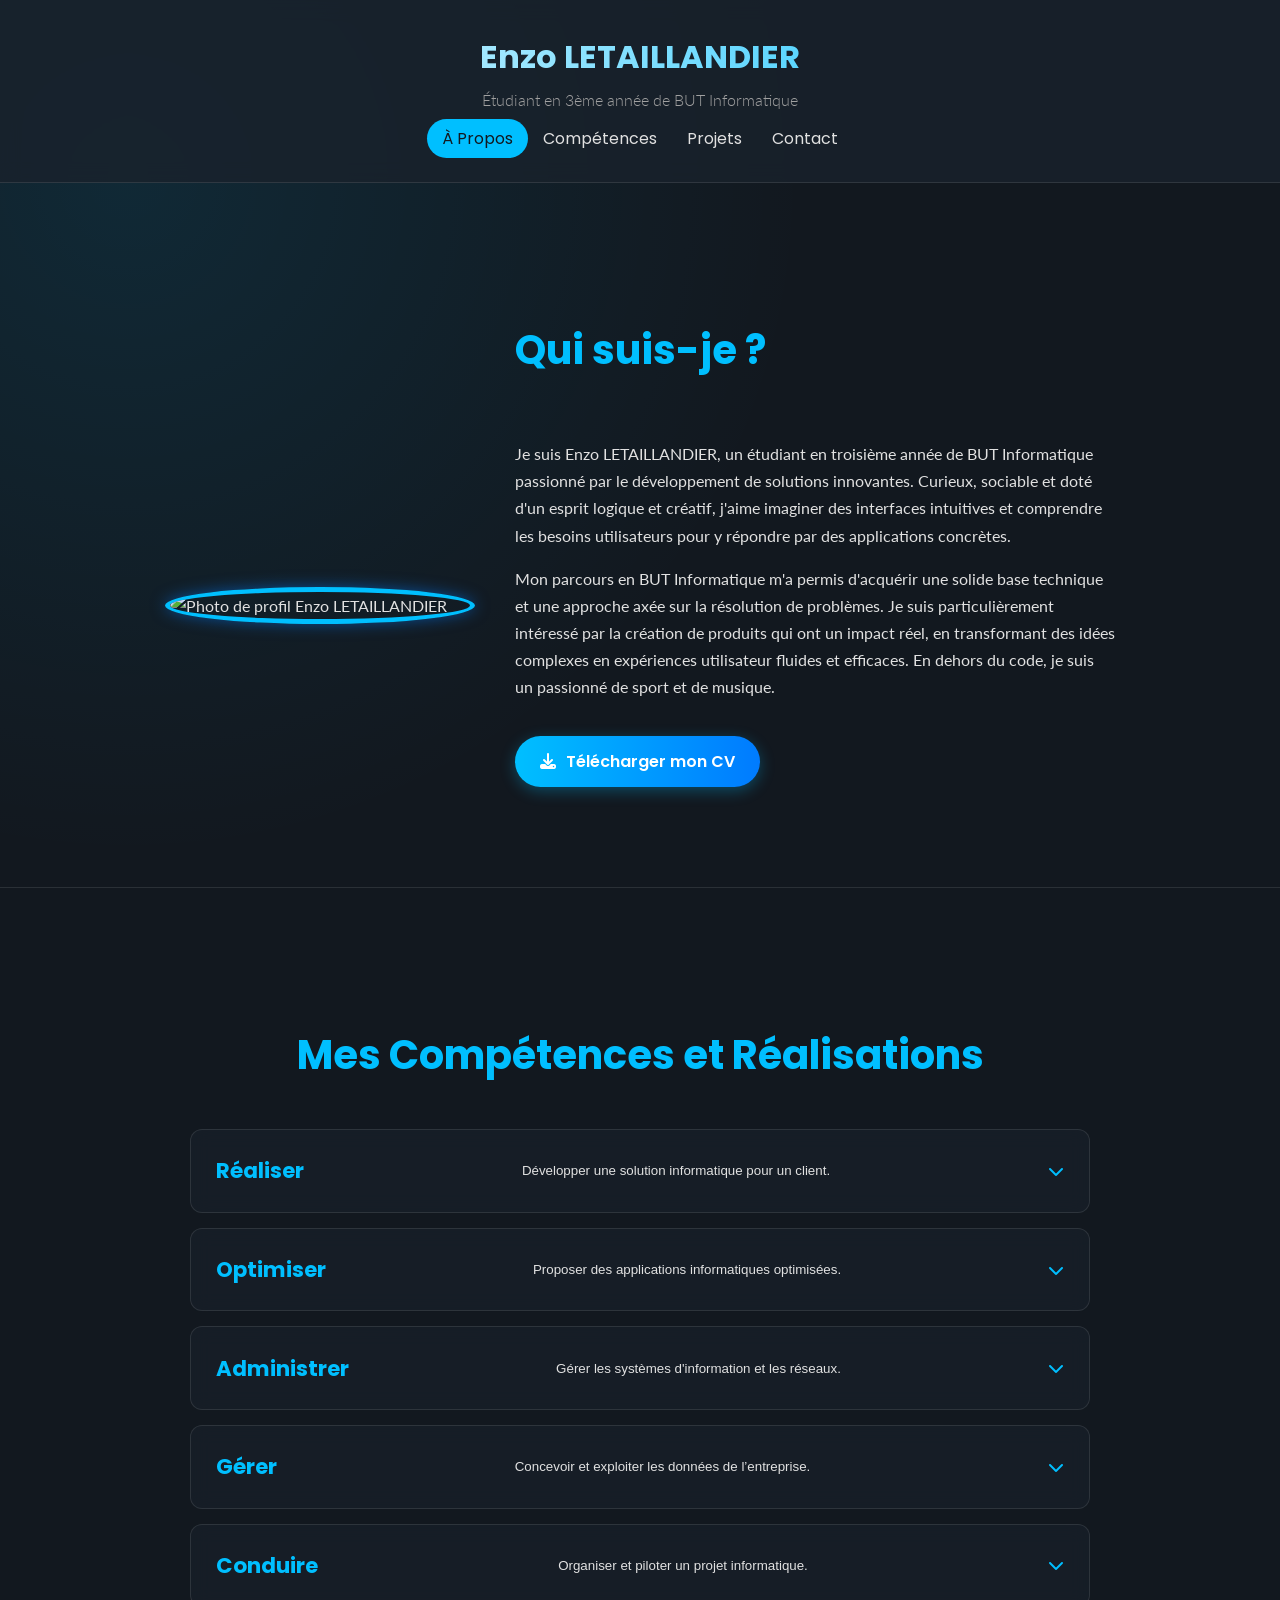
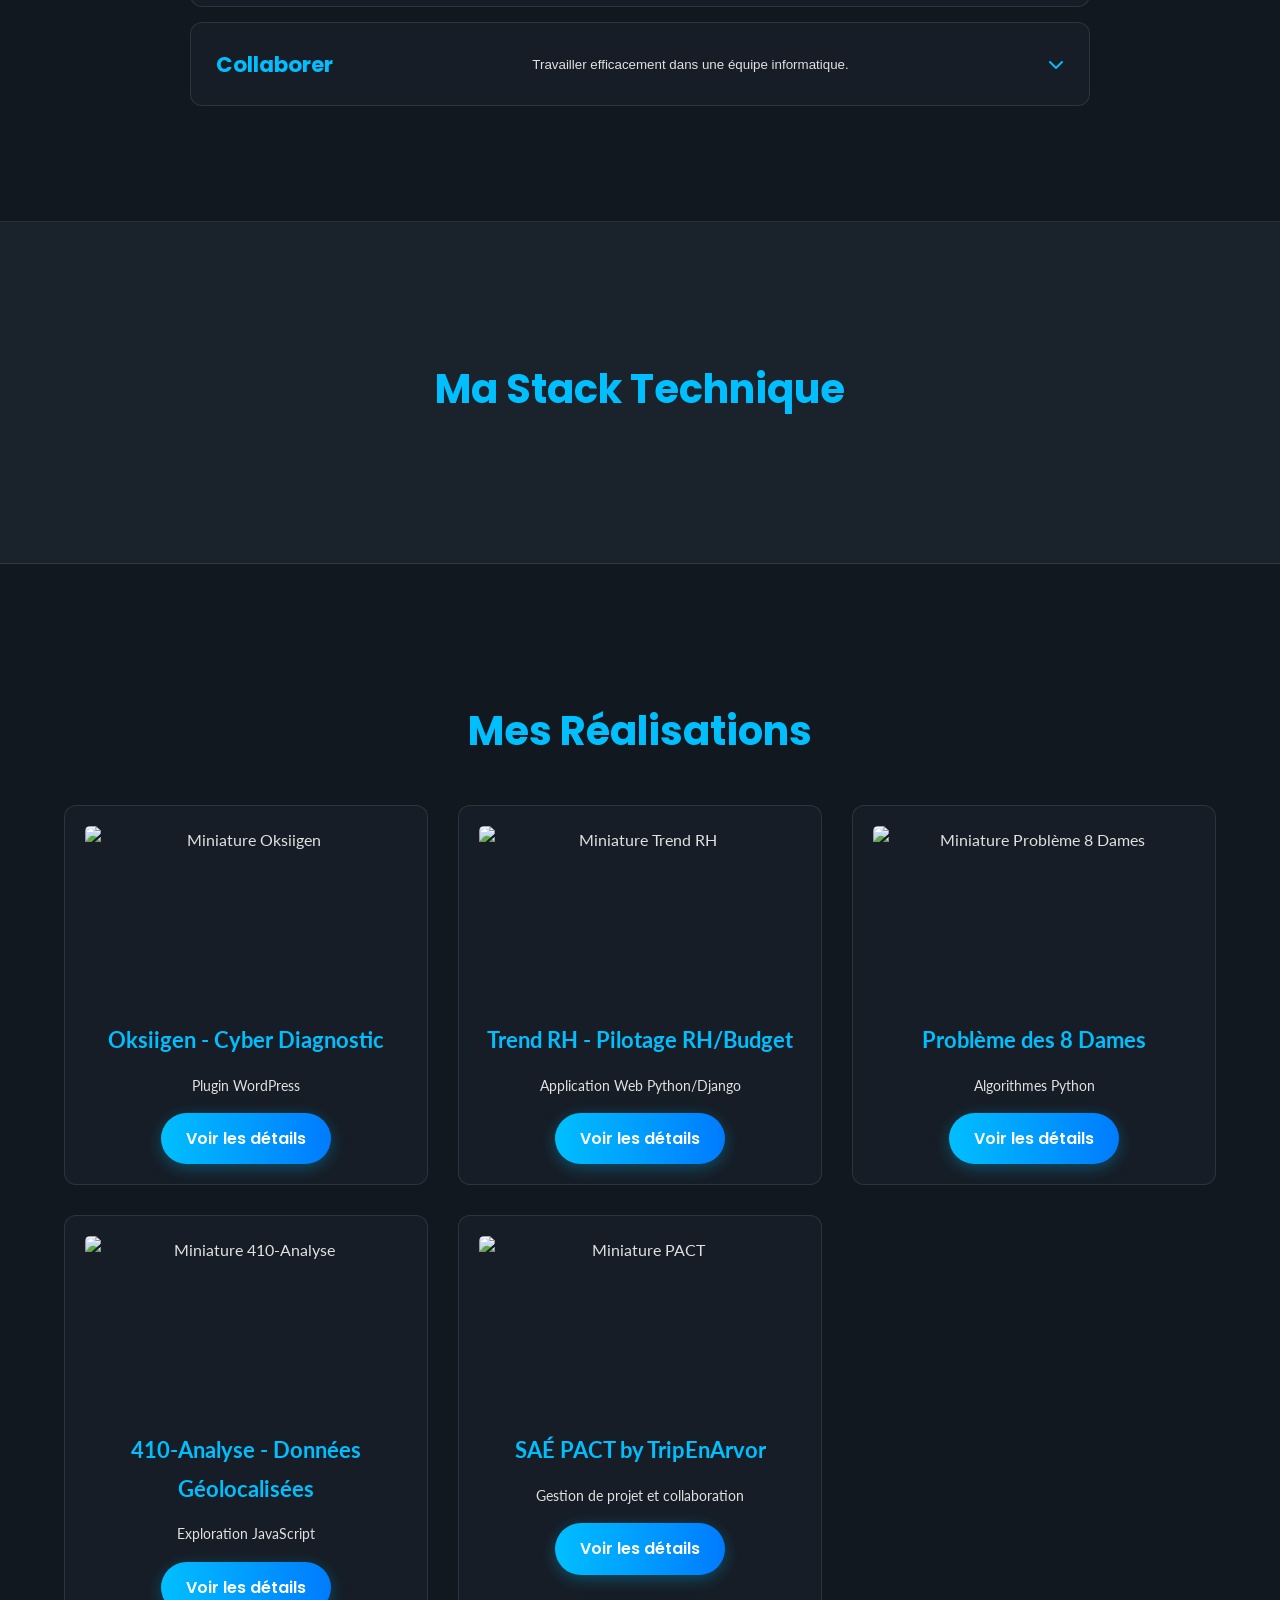
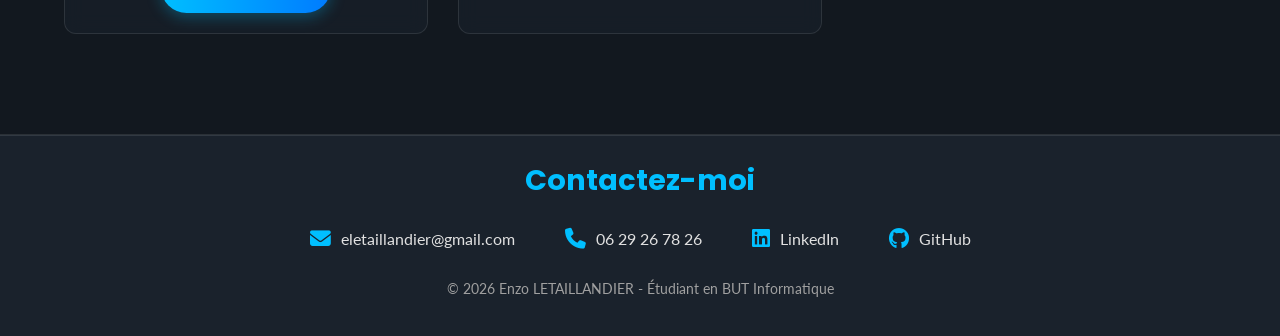
==== commit 7fae67d5: "ajout des images mais dans le gitignore" ====
--- a/index.html
+++ b/index.html
@@ -62,7 +62,7 @@
             <h2 class="section-title">Qui suis-je ?</h2>
             <div class="about-content">
                 <div class="profile-image">
-                    <img src="assets/images/profile-picture.jpg" alt="Photo de profil Enzo LETAILLANDIER">
+                    <img src="assets/images/profile-picture.png" alt="Photo de profil Enzo LETAILLANDIER">
                 </div>
                 <div class="profile-text">
                     <p>Je suis Enzo LETAILLANDIER, un étudiant en troisième année de BUT Informatique passionné par le
@@ -85,7 +85,6 @@
     <section id="competences" class="competences-section hidden">
         <div class="container">
             <h2 class="section-title">Mes Compétences et Réalisations</h2>
-            <p class="section-intro">Cliquez sur une compétence pour découvrir les projets associés.</p>
 
             <div class="competences-accordion">
                 <!-- Compétence 1: Réaliser -->
@@ -286,18 +285,14 @@
             <h2 class="section-title">Ma Stack Technique</h2>
             <div class="stack-grid">
                 <div class="stack-item" title="Python"><i class="devicon-python-plain"></i></div>
-                <div class="stack-item" title="Django"><i class="devicon-django-plain"></i></div>
                 <div class="stack-item" title="Java"><i class="devicon-java-plain"></i></div> <!-- NOUVEAU -->
                 <div class="stack-item" title="C"><i class="devicon-c-plain"></i></div> <!-- NOUVEAU -->
                 <div class="stack-item" title="PHP"><i class="devicon-php-plain"></i></div> <!-- NOUVEAU -->
                 <div class="stack-item" title="JavaScript"><i class="devicon-javascript-plain"></i></div>
                 <div class="stack-item" title="HTML5"><i class="devicon-html5-plain"></i></div>
                 <div class="stack-item" title="CSS3"><i class="devicon-css3-plain"></i></div>
-                <div class="stack-item" title="WordPress"><i class="devicon-wordpress-plain"></i></div>
                 <div class="stack-item" title="PostgreSQL"><i class="devicon-postgresql-plain"></i></div>
                 <div class="stack-item" title="Git"><i class="devicon-git-plain"></i></div>
-                <div class="stack-item" title="Docker"><i class="devicon-docker-plain"></i></div>
-                <div class="stack-item" title="Linux"><i class="devicon-linux-plain"></i></div>
                 <!-- Ajoute d'autres icônes ici -->
             </div>
         </div>
@@ -309,19 +304,19 @@
             <h2 class="section-title">Mes Réalisations</h2>
             <div class="projects-grid">
                 <div class="project-item">
-                    <img src="assets/images/oksiigen_thumb.jpg" alt="Miniature Oksiigen">
+                    <img src="assets/images/oksiigen_thumb.png" alt="Miniature Oksiigen">
                     <h3>Oksiigen - Cyber Diagnostic</h3>
                     <p>Plugin WordPress</p>
                     <a href="#competences" class="btn-view-project">Voir les détails</a>
                 </div>
                 <div class="project-item">
-                    <img src="assets/images/trendrh_thumb.jpg" alt="Miniature Trend RH">
+                    <img src="assets/images/trendrh_thumb.png" alt="Miniature Trend RH">
                     <h3>Trend RH - Pilotage RH/Budget</h3>
                     <p>Application Web Python/Django</p>
                     <a href="#competences" class="btn-view-project">Voir les détails</a>
                 </div>
                 <div class="project-item">
-                    <img src="assets/images/8dames_thumb.jpg" alt="Miniature Problème 8 Dames">
+                    <img src="assets/images/8dames_thumb.png" alt="Miniature Problème 8 Dames">
                     <h3>Problème des 8 Dames</h3>
                     <p>Algorithmes Python</p>
                     <a href="#competences" class="btn-view-project">Voir les détails</a>
@@ -333,7 +328,7 @@
                     <a href="#competences" class="btn-view-project">Voir les détails</a>
                 </div>
                 <div class="project-item">
-                    <img src="assets/images/pact_thumb.jpg" alt="Miniature PACT">
+                    <img src="assets/images/pact_thumb.png" alt="Miniature PACT">
                     <h3>SAÉ PACT by TripEnArvor</h3>
                     <p>Gestion de projet et collaboration</p>
                     <a href="#competences" class="btn-view-project">Voir les détails</a>
@@ -350,11 +345,11 @@
             <h3 class="footer-title">Contactez-moi</h3>
             <div class="footer-contact-info">
                 <a href="mailto:eletaillandier@gmail.com"><i class="fas fa-envelope"></i> eletaillandier@gmail.com</a>
-                <a href="tel:+33601020304"><i class="fas fa-phone"></i> 06 01 02 03 04</a> <!-- À remplacer -->
+                <a href="tel:+33601020304"><i class="fas fa-phone"></i> 06 29 26 78 26</a> <!-- À remplacer -->
                 <a href="#" target="_blank"><i class="fab fa-linkedin"></i> LinkedIn</a> <!-- À remplacer -->
                 <a href="#" target="_blank"><i class="fab fa-github"></i> GitHub</a> <!-- À remplacer -->
             </div>
-            <p class="copyright">&copy; 2024 Enzo LETAILLANDIER - Étudiant en BUT Informatique</p>
+            <p class="copyright">&copy; 2026 Enzo LETAILLANDIER - Étudiant en BUT Informatique</p>
         </div>
     </footer>
 
